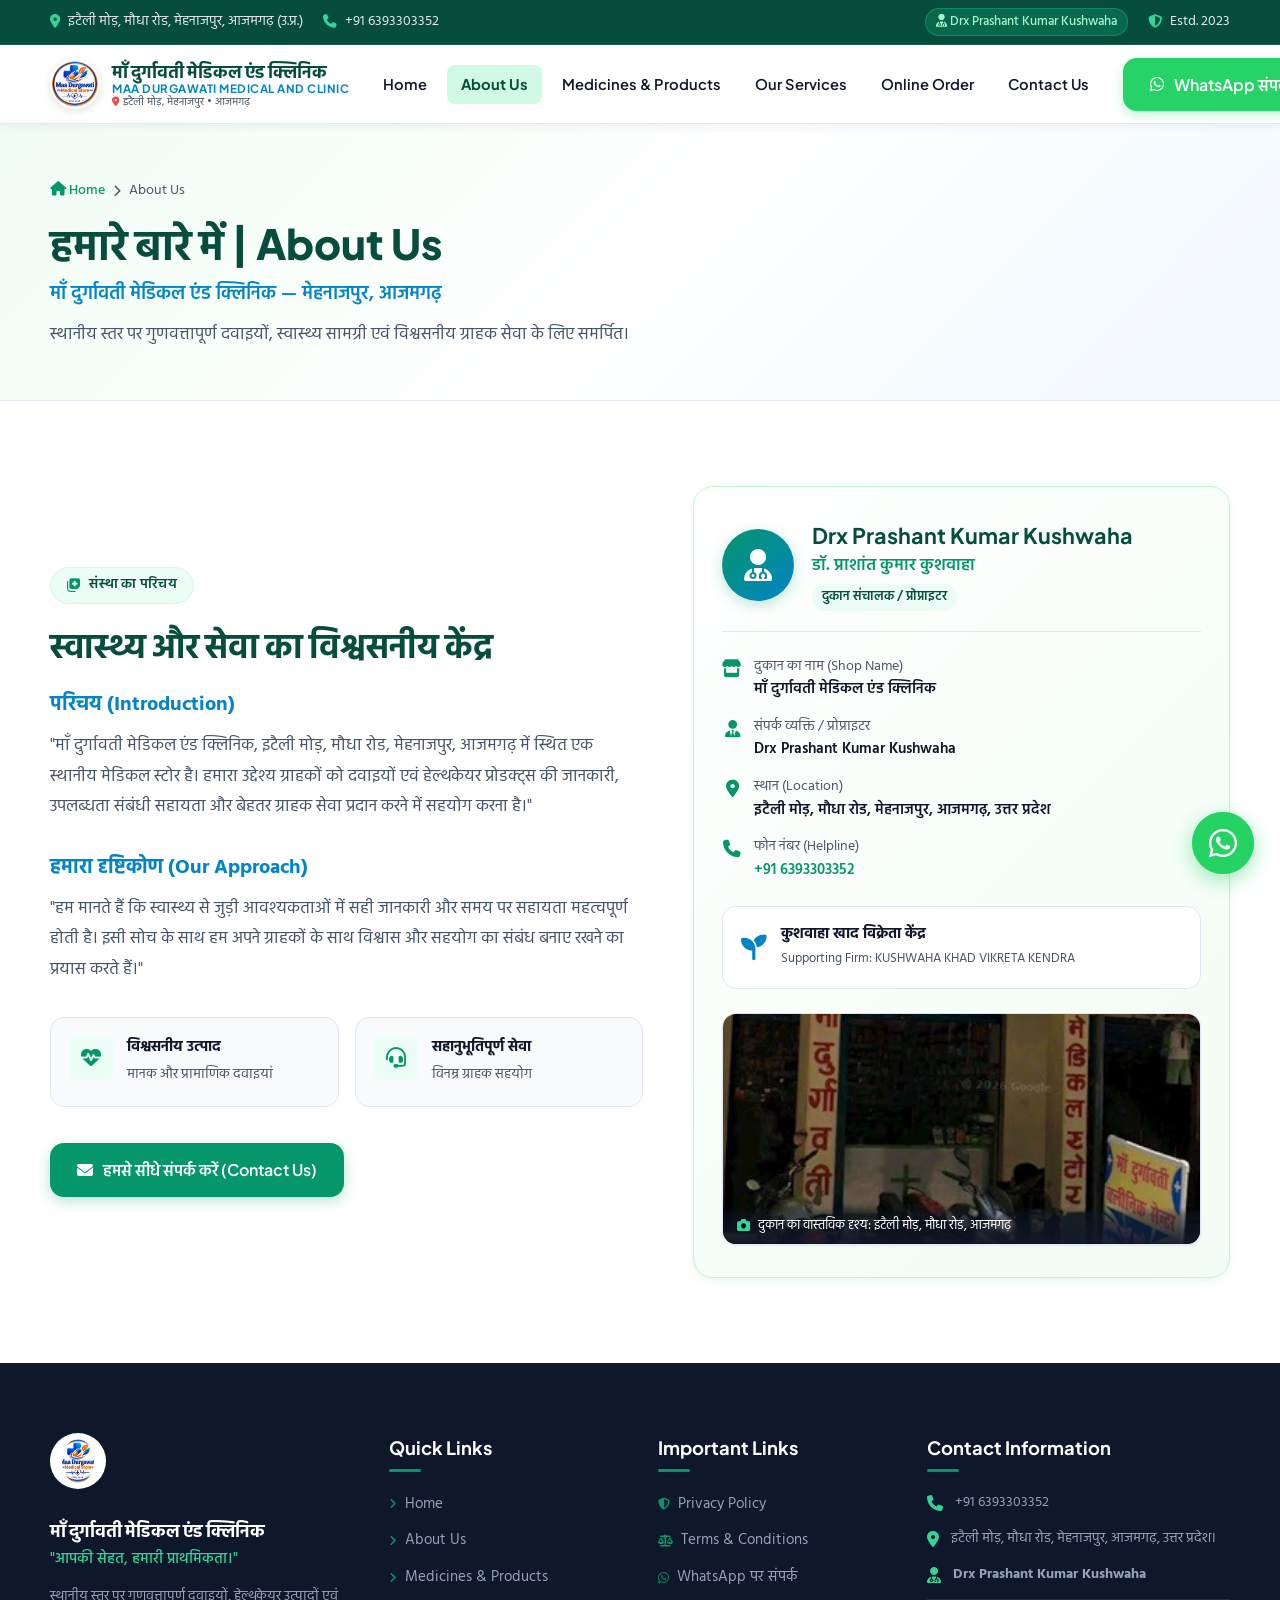
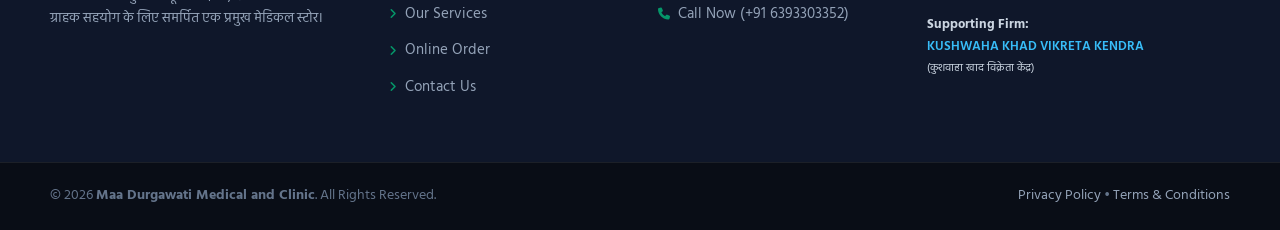
==== about.html @ 32545181 "feat: complete multi-page responsive website for Maa Durgawati Medical and Clinic" ====
<!DOCTYPE html>
<html lang="hi">
<head>
  <meta charset="UTF-8">
  <meta name="viewport" content="width=device-width, initial-scale=1.0">
  <title>हमारे बारे में | About Us - माँ दुर्गावती मेडिकल एंड क्लिनिक, मेहनाजपुर</title>
  
  <meta name="description" content="माँ दुर्गावती मेडिकल एंड क्लिनिक (Maa Durgawati Medical and Clinic) के बारे में जानें। प्रोप्राइटर Drx Prashant Kumar Kushwaha, इटैली मोड़, मौधा रोड, मेहनाजपुर, आजमगढ़।">
  <meta name="keywords" content="About Maa Durgawati Medical, माँ दुर्गावती मेडिकल स्टोर परिचय, Drx Prashant Kumar Kushwaha, Mehnajpur medical store, Kushwaha Khad Vikreta Kendra">
  
  <link rel="icon" type="image/svg+xml" href="assets/favicon.svg">
  
  <link rel="preconnect" href="https://fonts.googleapis.com">
  <link rel="preconnect" href="https://fonts.gstatic.com" crossorigin>
  <link href="https://fonts.googleapis.com/css2?family=Hind:wght@400;500;600;700&family=Noto+Sans+Devanagari:wght@400;500;600;700&family=Plus+Jakarta+Sans:wght@400;500;600;700;800&display=swap" rel="stylesheet">
  
  <link rel="stylesheet" href="https://cdnjs.cloudflare.com/ajax/libs/font-awesome/6.5.1/css/all.min.css">
  <link rel="stylesheet" href="css/style.css">
</head>
<body>

  <!-- Top Announcement Bar -->
  <div class="top-bar">
    <div class="container top-bar-content">
      <div class="top-bar-info">
        <div class="top-bar-item">
          <i class="fa-solid fa-location-dot"></i>
          <span>इटैली मोड़, मौधा रोड, मेहनाजपुर, आजमगढ़ (उ.प्र.)</span>
        </div>
        <div class="top-bar-item">
          <i class="fa-solid fa-phone"></i>
          <a href="tel:+916393303352">+91 6393303352</a>
        </div>
      </div>
      <div class="top-bar-info">
        <span class="top-bar-badge"><i class="fa-solid fa-user-doctor"></i> Drx Prashant Kumar Kushwaha</span>
        <span class="top-bar-item"><i class="fa-solid fa-shield-halved"></i> Estd. 2023</span>
      </div>
    </div>
  </div>

  <!-- Sticky Site Header -->
  <header class="site-header">
    <div class="container header-inner">
      <a href="index.html" class="brand-logo" aria-label="Maa Durgawati Medical and Clinic Home">
        <img src="assets/logo.jpg" alt="माँ दुर्गावती मेडिकल स्टोर Logo" class="official-logo-img">
        <div class="brand-text-block">
          <span class="brand-title-hi">माँ दुर्गावती मेडिकल एंड क्लिनिक</span>
          <span class="brand-title-en">MAA DURGAWATI MEDICAL AND CLINIC</span>
          <span class="brand-tagline-sub">
            <i class="fa-solid fa-location-dot"></i> इटैली मोड़, मेहनाजपुर • आजमगढ़
          </span>
        </div>
      </a>

      <nav class="nav-menu" id="navMenu" aria-label="Primary Navigation">
        <a href="index.html" class="nav-link">Home</a>
        <a href="about.html" class="nav-link active">About Us</a>
        <a href="medicines.html" class="nav-link">Medicines &amp; Products</a>
        <a href="services.html" class="nav-link">Our Services</a>
        <a href="online-order.html" class="nav-link">Online Order</a>
        <a href="contact.html" class="nav-link">Contact Us</a>
        
        <div class="mobile-nav-cta">
          <a href="https://wa.me/916393303352" target="_blank" rel="noopener noreferrer" class="btn btn-whatsapp">
            <i class="fa-brands fa-whatsapp"></i> WhatsApp संपर्क
          </a>
          <a href="tel:+916393303352" class="btn btn-primary">
            <i class="fa-solid fa-phone"></i> कॉल करें: +91 6393303352
          </a>
        </div>
      </nav>

      <div class="header-actions">
        <a href="https://wa.me/916393303352" target="_blank" rel="noopener noreferrer" class="btn btn-header-wa">
          <i class="fa-brands fa-whatsapp"></i>
          <span>WhatsApp संपर्क</span>
        </a>
        <button class="mobile-toggle" id="mobileToggle" aria-label="Toggle navigation" aria-expanded="false">
          <i class="fa-solid fa-bars"></i>
        </button>
      </div>
    </div>
  </header>

  <main>
    <!-- Page Hero Banner -->
    <section class="page-hero-banner">
      <div class="container">
        <div class="breadcrumb-nav">
          <a href="index.html"><i class="fa-solid fa-house"></i> Home</a>
          <i class="fa-solid fa-chevron-right" style="font-size: 0.75rem;"></i>
          <span>About Us</span>
        </div>
        <h1>हमारे बारे में | About Us</h1>
        <div class="page-subtitle">माँ दुर्गावती मेडिकल एंड क्लिनिक — मेहनाजपुर, आजमगढ़</div>
        <p class="page-desc">
          स्थानीय स्तर पर गुणवत्तापूर्ण दवाइयों, स्वास्थ्य सामग्री एवं विश्वसनीय ग्राहक सेवा के लिए समर्पित।
        </p>
      </div>
    </section>

    <!-- Main Content -->
    <section class="section-padding" style="background-color: #ffffff;">
      <div class="container">
        <div class="about-grid">
          
          <!-- Detailed Narrative Left -->
          <div class="about-content">
            <span class="section-badge"><i class="fa-solid fa-notes-medical"></i> संस्था का परिचय</span>
            <h2 style="font-family: var(--font-heading); font-size: 2.1rem; color: var(--primary-dark); margin-bottom: 18px;">
              स्वास्थ्य और सेवा का विश्वसनीय केंद्र
            </h2>
            
            <!-- Section 1: Introduction -->
            <h3 style="font-size: 1.25rem; color: var(--secondary-color); margin-bottom: 10px;">
              परिचय (Introduction)
            </h3>
            <p class="about-desc-para" style="font-size: 1.05rem; line-height: 1.8;">
              "माँ दुर्गावती मेडिकल एंड क्लिनिक, इटैली मोड़, मौधा रोड, मेहनाजपुर, आजमगढ़ में स्थित एक स्थानीय मेडिकल स्टोर है। हमारा उद्देश्य ग्राहकों को दवाइयों एवं हेल्थकेयर प्रोडक्ट्स की जानकारी, उपलब्धता संबंधी सहायता और बेहतर ग्राहक सेवा प्रदान करने में सहयोग करना है।"
            </p>

            <!-- Section 2: Our Approach -->
            <div style="margin-top: 30px;">
              <h3 style="font-size: 1.25rem; color: var(--secondary-color); margin-bottom: 10px;">
                हमारा दृष्टिकोण (Our Approach)
              </h3>
              <p class="about-desc-para" style="font-size: 1.05rem; line-height: 1.8;">
                "हम मानते हैं कि स्वास्थ्य से जुड़ी आवश्यकताओं में सही जानकारी और समय पर सहायता महत्वपूर्ण होती है। इसी सोच के साथ हम अपने ग्राहकों के साथ विश्वास और सहयोग का संबंध बनाए रखने का प्रयास करते हैं।"
              </p>
            </div>

            <!-- Value Highlights -->
            <div class="about-cards-subgrid" style="margin-top: 32px;">
              <div class="about-info-badge">
                <div class="about-badge-icon">
                  <i class="fa-solid fa-heart-pulse"></i>
                </div>
                <div class="about-badge-text">
                  <strong>विश्वसनीय उत्पाद</strong>
                  <span>मानक और प्रामाणिक दवाइयां</span>
                </div>
              </div>

              <div class="about-info-badge">
                <div class="about-badge-icon">
                  <i class="fa-solid fa-headset"></i>
                </div>
                <div class="about-badge-text">
                  <strong>सहानुभूतिपूर्ण सेवा</strong>
                  <span>विनम्र ग्राहक सहयोग</span>
                </div>
              </div>
            </div>

            <div style="margin-top: 36px;">
              <a href="contact.html" class="btn btn-primary">
                <i class="fa-solid fa-envelope"></i> हमसे सीधे संपर्क करें (Contact Us)
              </a>
            </div>
          </div>

          <!-- Business Profile Card & Storefront Right -->
          <div>
            <div class="about-profile-card">
              <div class="profile-header-wrap">
                <div class="profile-avatar-box">
                  <i class="fa-solid fa-user-doctor"></i>
                </div>
                <div class="profile-title-area">
                  <h3>Drx Prashant Kumar Kushwaha</h3>
                  <div class="hindi-name">डॉ. प्राशांत कुमार कुशवाहा</div>
                  <span class="designation">दुकान संचालक / प्रोप्राइटर</span>
                </div>
              </div>

              <div class="profile-details-list">
                <div class="profile-detail-row">
                  <i class="fa-solid fa-store"></i>
                  <div>
                    <span class="label">दुकान का नाम (Shop Name)</span>
                    <span class="value">माँ दुर्गावती मेडिकल एंड क्लिनिक</span>
                  </div>
                </div>

                <div class="profile-detail-row">
                  <i class="fa-solid fa-user-tie"></i>
                  <div>
                    <span class="label">संपर्क व्यक्ति / प्रोप्राइटर</span>
                    <span class="value">Drx Prashant Kumar Kushwaha</span>
                  </div>
                </div>

                <div class="profile-detail-row">
                  <i class="fa-solid fa-location-dot"></i>
                  <div>
                    <span class="label">स्थान (Location)</span>
                    <span class="value">इटैली मोड़, मौधा रोड, मेहनाजपुर, आजमगढ़, उत्तर प्रदेश</span>
                  </div>
                </div>

                <div class="profile-detail-row">
                  <i class="fa-solid fa-phone"></i>
                  <div>
                    <span class="label">फोन नंबर (Helpline)</span>
                    <span class="value"><a href="tel:+916393303352" style="color: var(--primary-color);">+91 6393303352</a></span>
                  </div>
                </div>
              </div>

              <!-- Supporting Firm Banner -->
              <div class="supporting-firm-banner">
                <i class="fa-solid fa-seedling"></i>
                <div class="firm-text">
                  <strong>कुशवाहा खाद विक्रेता केंद्र</strong>
                  <span>Supporting Firm: KUSHWAHA KHAD VIKRETA KENDRA</span>
                </div>
              </div>

              <!-- Real Storefront Photo -->
              <div class="about-storefront-wrapper">
                <img src="assets/shop-front.jpg" alt="माँ दुर्गावती मेडिकल स्टोर वास्तविक दुकान, इटैली मोड़ मेहनाजपुर" loading="lazy">
                <div class="storefront-caption">
                  <i class="fa-solid fa-camera"></i>
                  <span>दुकान का वास्तविक दृश्य: इटैली मोड़, मौधा रोड, आजमगढ़</span>
                </div>
              </div>
            </div>
          </div>

        </div>
      </div>
    </section>
  </main>

  <!-- Footer -->
  <footer class="site-footer">
    <div class="container footer-grid">
      <div class="footer-col footer-brand">
        <a href="index.html" style="display: inline-block;">
          <img src="assets/logo.jpg" alt="माँ दुर्गावती मेडिकल स्टोर Logo" style="height: 56px; width: 56px; border-radius: 50%; object-fit: cover;">
        </a>
        <div class="footer-brand-title">माँ दुर्गावती मेडिकल एंड क्लिनिक</div>
        <div class="footer-brand-tagline">"आपकी सेहत, हमारी प्राथमिकता।"</div>
        <p class="footer-brand-desc">
          स्थानीय स्तर पर गुणवत्तापूर्ण दवाइयों, हेल्थकेयर उत्पादों एवं ग्राहक सहयोग के लिए समर्पित एक प्रमुख मेडिकल स्टोर।
        </p>
      </div>

      <div class="footer-col">
        <h4>Quick Links</h4>
        <ul class="footer-links-list">
          <li><a href="index.html"><i class="fa-solid fa-angle-right"></i> Home</a></li>
          <li><a href="about.html"><i class="fa-solid fa-angle-right"></i> About Us</a></li>
          <li><a href="medicines.html"><i class="fa-solid fa-angle-right"></i> Medicines &amp; Products</a></li>
          <li><a href="services.html"><i class="fa-solid fa-angle-right"></i> Our Services</a></li>
          <li><a href="online-order.html"><i class="fa-solid fa-angle-right"></i> Online Order</a></li>
          <li><a href="contact.html"><i class="fa-solid fa-angle-right"></i> Contact Us</a></li>
        </ul>
      </div>

      <div class="footer-col">
        <h4>Important Links</h4>
        <ul class="footer-links-list">
          <li><a href="privacy-policy.html"><i class="fa-solid fa-shield-halved"></i> Privacy Policy</a></li>
          <li><a href="terms-and-conditions.html"><i class="fa-solid fa-scale-balanced"></i> Terms &amp; Conditions</a></li>
          <li><a href="https://wa.me/916393303352" target="_blank" rel="noopener noreferrer"><i class="fa-brands fa-whatsapp"></i> WhatsApp पर संपर्क</a></li>
          <li><a href="tel:+916393303352"><i class="fa-solid fa-phone"></i> Call Now (+91 6393303352)</a></li>
        </ul>
      </div>

      <div class="footer-col">
        <h4>Contact Information</h4>
        <ul class="footer-contact-list">
          <li>
            <i class="fa-solid fa-phone"></i>
            <div><a href="tel:+916393303352">+91 6393303352</a></div>
          </li>
          <li>
            <i class="fa-solid fa-location-dot"></i>
            <div>इटैली मोड़, मौधा रोड, मेहनाजपुर, आजमगढ़, उत्तर प्रदेश।</div>
          </li>
          <li>
            <i class="fa-solid fa-user-doctor"></i>
            <div><strong>Drx Prashant Kumar Kushwaha</strong></div>
          </li>
        </ul>
        <div class="footer-supporting-note">
          <strong>Supporting Firm:</strong>
          <span>KUSHWAHA KHAD VIKRETA KENDRA</span>
          <small>(कुशवाहा खाद विक्रेता केंद्र)</small>
        </div>
      </div>
    </div>

    <div class="footer-bottom">
      <div class="container footer-bottom-inner">
        <div>
          &copy; <span id="currentYear">2026</span> <strong>Maa Durgawati Medical and Clinic</strong>. All Rights Reserved.
        </div>
        <div>
          <a href="privacy-policy.html">Privacy Policy</a> • <a href="terms-and-conditions.html">Terms &amp; Conditions</a>
        </div>
      </div>
    </div>
  </footer>

  <!-- Floating WhatsApp Action Button -->
  <a href="https://wa.me/916393303352" target="_blank" rel="noopener noreferrer" class="floating-whatsapp-btn" aria-label="Chat on WhatsApp">
    <i class="fa-brands fa-whatsapp"></i>
    <span class="floating-whatsapp-tooltip">WhatsApp पर संपर्क करें</span>
  </a>

  <script src="js/main.js"></script>
</body>
</html>
---- css/style.css ----
/* ==========================================================================
   MAA DURGAWATI MEDICAL AND CLINIC - Official Stylesheet
   Theme: Premium Modern Healthcare (Medical Green & Clean Blue Accent)
   Bilingual: Hindi (Noto Sans Devanagari / Hind) + English (Plus Jakarta Sans)
   ========================================================================== */

:root {
  /* Color Palette */
  --primary-color: #059669;        /* Medical Emerald Green */
  --primary-hover: #047857;
  --primary-dark: #064e3b;
  --primary-light: #ecfdf5;
  --primary-subtle: #d1fae5;
  
  --secondary-color: #0284c7;      /* Clean Medical Sky Blue */
  --secondary-hover: #0369a1;
  --secondary-light: #f0f9ff;
  
  --whatsapp-color: #25d366;       /* WhatsApp Brand */
  --whatsapp-hover: #128c7e;
  
  --bg-body: #f8fafc;
  --bg-card: #ffffff;
  --bg-hero: linear-gradient(135deg, #f0fdf4 0%, #ffffff 50%, #f0f9ff 100%);
  
  --text-main: #0f172a;            /* Slate 900 */
  --text-muted: #475569;           /* Slate 600 */
  --text-light: #94a3b8;           /* Slate 400 */
  
  --border-color: #e2e8f0;
  --border-focus: #10b981;
  
  /* Typography */
  --font-heading: 'Plus Jakarta Sans', 'Hind', 'Noto Sans Devanagari', -apple-system, sans-serif;
  --font-body: 'Hind', 'Noto Sans Devanagari', 'Plus Jakarta Sans', -apple-system, sans-serif;
  
  /* Elevation Shadows */
  --shadow-sm: 0 1px 3px rgba(0,0,0,0.05), 0 1px 2px rgba(0,0,0,0.03);
  --shadow-md: 0 4px 12px -2px rgba(16, 185, 129, 0.08), 0 2px 6px -1px rgba(15, 23, 42, 0.04);
  --shadow-lg: 0 12px 28px -4px rgba(16, 185, 129, 0.12), 0 6px 14px -2px rgba(15, 23, 42, 0.05);
  --shadow-hover: 0 16px 32px -4px rgba(5, 150, 105, 0.18), 0 8px 16px -2px rgba(15, 23, 42, 0.06);
  
  --radius-sm: 8px;
  --radius-md: 14px;
  --radius-lg: 20px;
  --radius-full: 9999px;
  
  --header-height: 80px;
  --transition: all 0.25s cubic-bezier(0.16, 1, 0.3, 1);
}

/* Base Reset */
*, *::before, *::after {
  box-sizing: border-box;
  margin: 0;
  padding: 0;
}

html {
  scroll-behavior: smooth;
  scroll-padding-top: calc(var(--header-height) + 16px);
  font-size: 16px;
  -webkit-text-size-adjust: 100%;
}

body {
  font-family: var(--font-body);
  color: var(--text-main);
  background-color: var(--bg-body);
  line-height: 1.6;
  overflow-x: hidden;
  -webkit-font-smoothing: antialiased;
  -moz-osx-font-smoothing: grayscale;
}

img {
  max-width: 100%;
  height: auto;
  display: block;
}

a {
  color: inherit;
  text-decoration: none;
  transition: var(--transition);
}

ul {
  list-style: none;
}

button, input, textarea, select {
  font-family: inherit;
  font-size: inherit;
}

/* Container */
.container {
  width: 100%;
  max-width: 1220px;
  margin: 0 auto;
  padding: 0 20px;
}

/* Section Common Styling */
.section-padding {
  padding: 85px 0;
}

@media (max-width: 768px) {
  .section-padding {
    padding: 55px 0;
  }
}

.section-header {
  text-align: center;
  max-width: 760px;
  margin: 0 auto 50px auto;
}

.section-badge {
  display: inline-flex;
  align-items: center;
  gap: 8px;
  padding: 6px 16px;
  background-color: var(--primary-light);
  color: var(--primary-dark);
  font-size: 0.88rem;
  font-weight: 600;
  border-radius: var(--radius-full);
  margin-bottom: 14px;
  border: 1px solid var(--primary-subtle);
  letter-spacing: 0.3px;
}

.section-badge i {
  color: var(--primary-color);
}

.section-title {
  font-family: var(--font-heading);
  font-size: 2.3rem;
  font-weight: 700;
  color: var(--primary-dark);
  line-height: 1.25;
  margin-bottom: 10px;
}

.section-subtitle {
  font-size: 1.15rem;
  font-weight: 600;
  color: var(--secondary-color);
  margin-bottom: 12px;
}

.section-desc {
  font-size: 1.05rem;
  color: var(--text-muted);
  line-height: 1.65;
}

@media (max-width: 768px) {
  .section-title {
    font-size: 1.85rem;
  }
  .section-subtitle {
    font-size: 1.02rem;
  }
}

/* ==========================================================================
   TOP BAR (Quick announcement & contact)
   ========================================================================== */
.top-bar {
  background: var(--primary-dark);
  color: #ffffff;
  font-size: 0.85rem;
  padding: 8px 0;
  border-bottom: 1px solid rgba(255, 255, 255, 0.1);
}

.top-bar-content {
  display: flex;
  justify-content: space-between;
  align-items: center;
  flex-wrap: wrap;
  gap: 10px;
}

.top-bar-info {
  display: flex;
  align-items: center;
  gap: 20px;
  flex-wrap: wrap;
}

.top-bar-item {
  display: inline-flex;
  align-items: center;
  gap: 8px;
  color: #e2e8f0;
}

.top-bar-item i {
  color: #34d399;
}

.top-bar-item a:hover {
  color: #ffffff;
  text-decoration: underline;
}

.top-bar-badge {
  background: rgba(16, 185, 129, 0.25);
  color: #a7f3d0;
  padding: 3px 10px;
  border-radius: var(--radius-full);
  font-size: 0.8rem;
  font-weight: 500;
  border: 1px solid rgba(52, 211, 153, 0.3);
}

@media (max-width: 820px) {
  .top-bar {
    display: none;
  }
}

/* ==========================================================================
   HEADER & NAVIGATION REDESIGN
   ========================================================================== */
.site-header {
  position: sticky;
  top: 0;
  left: 0;
  width: 100%;
  background-color: rgba(255, 255, 255, 0.98);
  backdrop-filter: blur(14px);
  -webkit-backdrop-filter: blur(14px);
  z-index: 1000;
  box-shadow: 0 2px 12px rgba(0, 0, 0, 0.06);
  border-bottom: 1px solid var(--border-color);
  transition: var(--transition);
}

.header-inner {
  display: flex;
  align-items: center;
  justify-content: space-between;
  height: 78px;
  gap: 20px;
}

.brand-logo {
  display: flex;
  align-items: center;
  gap: 12px;
  flex-shrink: 0;
  text-decoration: none;
}

.official-logo-img {
  height: 50px;
  width: 50px;
  border-radius: 50%;
  object-fit: cover;
  box-shadow: 0 2px 8px rgba(0, 0, 0, 0.12);
  border: 2px solid #ffffff;
  flex-shrink: 0;
  transition: var(--transition);
}

.brand-logo:hover .official-logo-img {
  transform: scale(1.04);
  box-shadow: 0 4px 12px rgba(5, 150, 105, 0.22);
}

.brand-text-block {
  display: flex;
  flex-direction: column;
  justify-content: center;
}

.brand-title-hi {
  font-family: var(--font-heading);
  font-size: 1.1rem;
  font-weight: 700;
  color: var(--primary-dark);
  line-height: 1.25;
}

.brand-title-en {
  font-family: var(--font-heading);
  font-size: 0.72rem;
  font-weight: 700;
  color: var(--secondary-color);
  letter-spacing: 0.5px;
  line-height: 1.2;
}

.brand-tagline-sub {
  font-size: 0.68rem;
  color: var(--text-muted);
  line-height: 1.2;
  display: flex;
  align-items: center;
  gap: 4px;
}

.brand-tagline-sub i {
  color: #ef4444;
  font-size: 0.62rem;
}

/* Nav Menu */
.nav-menu {
  display: flex;
  align-items: center;
  gap: 6px;
}

.nav-link {
  font-family: var(--font-heading);
  font-weight: 600;
  font-size: 0.92rem;
  color: var(--text-main);
  padding: 8px 14px;
  border-radius: var(--radius-sm);
  display: flex;
  align-items: center;
  gap: 6px;
  transition: var(--transition);
  white-space: nowrap;
}

.nav-link:hover {
  color: var(--primary-color);
  background-color: var(--primary-light);
}

.nav-link.active {
  color: var(--primary-dark);
  background-color: var(--primary-subtle);
  font-weight: 700;
}

/* Header Action Rightmost */
.header-actions {
  display: flex;
  align-items: center;
  gap: 12px;
  flex-shrink: 0;
}

.btn-header-wa {
  display: inline-flex;
  align-items: center;
  gap: 8px;
  background-color: var(--whatsapp-color);
  color: #ffffff;
  padding: 9px 18px;
  border-radius: var(--radius-full);
  font-weight: 600;
  font-size: 0.9rem;
  box-shadow: 0 4px 12px rgba(37, 211, 102, 0.28);
  white-space: nowrap;
  transition: var(--transition);
}

.btn-header-wa:hover {
  background-color: var(--whatsapp-hover);
  color: #ffffff;
  transform: translateY(-1px);
  box-shadow: 0 6px 16px rgba(37, 211, 102, 0.35);
}

.mobile-toggle {
  display: none;
  background: none;
  border: none;
  color: var(--text-main);
  font-size: 1.5rem;
  cursor: pointer;
  padding: 8px;
  border-radius: var(--radius-sm);
  transition: var(--transition);
}

.mobile-toggle:hover {
  background-color: var(--primary-light);
  color: var(--primary-color);
}

@media (max-width: 1140px) {
  .nav-menu {
    gap: 2px;
  }
  .nav-link {
    padding: 7px 10px;
    font-size: 0.88rem;
  }
}

@media (max-width: 990px) {
  .mobile-toggle {
    display: block;
  }
  
  .nav-menu {
    position: fixed;
    top: 78px;
    left: 0;
    width: 100%;
    background-color: #ffffff;
    flex-direction: column;
    align-items: flex-start;
    padding: 20px 24px 30px;
    box-shadow: var(--shadow-lg);
    border-top: 1px solid var(--border-color);
    clip-path: polygon(0 0, 100% 0, 100% 0, 0 0);
    transition: clip-path 0.35s ease-in-out;
    pointer-events: none;
    max-height: calc(100vh - 78px);
    overflow-y: auto;
  }
  
  .nav-menu.open {
    clip-path: polygon(0 0, 100% 0, 100% 100%, 0 100%);
    pointer-events: auto;
  }
  
  .nav-link {
    width: 100%;
    padding: 12px 14px;
    font-size: 1.02rem;
    border-bottom: 1px solid #f1f5f9;
    border-radius: var(--radius-sm);
  }
  
  .mobile-nav-cta {
    display: flex !important;
    width: 100%;
    margin-top: 16px;
    flex-direction: column;
    gap: 10px;
  }
}

@media (max-width: 600px) {
  .header-inner {
    height: 70px;
  }
  .brand-title-hi {
    font-size: 0.96rem;
  }
  .brand-title-en {
    font-size: 0.65rem;
  }
  .brand-tagline-sub {
    display: none;
  }
  .official-logo-img {
    height: 42px;
    width: 42px;
  }
  .btn-header-wa span {
    display: none;
  }
  .btn-header-wa {
    padding: 8px 12px;
  }
}

/* ==========================================================================
   PAGE HERO BANNER (Dedicated Inner Pages)
   ========================================================================== */
.page-hero-banner {
  background: linear-gradient(135deg, #f0fdf4 0%, #ffffff 50%, #f0f9ff 100%);
  padding: 55px 0 50px 0;
  border-bottom: 1px solid var(--border-color);
  position: relative;
  overflow: hidden;
}

.page-hero-banner .breadcrumb-nav {
  display: flex;
  align-items: center;
  gap: 8px;
  font-size: 0.9rem;
  color: var(--text-muted);
  margin-bottom: 14px;
}

.page-hero-banner .breadcrumb-nav a {
  color: var(--primary-color);
  font-weight: 500;
}

.page-hero-banner .breadcrumb-nav a:hover {
  text-decoration: underline;
}

.page-hero-banner h1 {
  font-family: var(--font-heading);
  font-size: 2.6rem;
  font-weight: 800;
  color: var(--primary-dark);
  line-height: 1.25;
  margin-bottom: 10px;
}

.page-hero-banner .page-subtitle {
  font-size: 1.2rem;
  font-weight: 600;
  color: var(--secondary-color);
  margin-bottom: 12px;
}

.page-hero-banner .page-desc {
  font-size: 1.05rem;
  color: var(--text-muted);
  max-width: 780px;
  line-height: 1.7;
}

@media (max-width: 768px) {
  .page-hero-banner {
    padding: 40px 0;
  }
  .page-hero-banner h1 {
    font-size: 2rem;
  }
  .page-hero-banner .page-subtitle {
    font-size: 1.05rem;
  }
}

/* Homepage Section Previews CTA Row */
.section-preview-cta {
  text-align: center;
  margin-top: 45px;
}

.btn-view-more {
  display: inline-flex;
  align-items: center;
  gap: 10px;
  padding: 13px 30px;
  background-color: #ffffff;
  color: var(--primary-dark);
  border: 2px solid var(--primary-color);
  border-radius: var(--radius-md);
  font-family: var(--font-heading);
  font-weight: 700;
  font-size: 1rem;
  transition: var(--transition);
  box-shadow: var(--shadow-sm);
}

.btn-view-more:hover {
  background-color: var(--primary-color);
  color: #ffffff;
  transform: translateY(-2px);
  box-shadow: 0 6px 18px rgba(5, 150, 105, 0.25);
}

.btn-view-more i {
  transition: transform 0.25s ease;
}

.btn-view-more:hover i {
  transform: translateX(4px);
}

/* 4-Step Order Guide (Dedicated Online Order Page) */
.order-step-row {
  display: flex;
  align-items: flex-start;
  gap: 24px;
  background: #ffffff;
  border: 1px solid var(--border-color);
  border-radius: var(--radius-md);
  padding: 26px 24px;
  margin-bottom: 20px;
  box-shadow: var(--shadow-sm);
  transition: var(--transition);
}

.order-step-row:hover {
  transform: translateY(-3px);
  box-shadow: var(--shadow-hover);
  border-color: #bbf7d0;
}

.order-step-num {
  width: 52px;
  height: 52px;
  border-radius: 50%;
  background: linear-gradient(135deg, var(--primary-color), var(--primary-dark));
  color: #ffffff;
  font-family: var(--font-heading);
  font-weight: 800;
  font-size: 1.35rem;
  display: flex;
  align-items: center;
  justify-content: center;
  flex-shrink: 0;
  box-shadow: 0 4px 12px rgba(5, 150, 105, 0.3);
}

.order-step-content h3 {
  font-family: var(--font-heading);
  font-size: 1.25rem;
  font-weight: 700;
  color: var(--primary-dark);
  margin-bottom: 6px;
}

.order-step-content p {
  font-size: 0.98rem;
  color: var(--text-muted);
  line-height: 1.6;
}

/* Availability Disclaimer Callout */
.availability-callout {
  background: #f0fdf4;
  border: 1.5px solid #bbf7d0;
  border-radius: var(--radius-md);
  padding: 28px 30px;
  display: flex;
  align-items: flex-start;
  gap: 20px;
  margin-top: 45px;
}

.availability-callout i {
  font-size: 2rem;
  color: var(--primary-color);
  flex-shrink: 0;
  margin-top: 4px;
}

.availability-callout h4 {
  font-family: var(--font-heading);
  font-size: 1.2rem;
  font-weight: 700;
  color: var(--primary-dark);
  margin-bottom: 6px;
}

.availability-callout p {
  font-size: 0.96rem;
  color: var(--text-main);
  line-height: 1.6;
}

.mobile-nav-cta {
  display: none;
}

/* ==========================================================================
   BUTTONS & COMMON UI
   ========================================================================== */
.btn {
  display: inline-flex;
  align-items: center;
  justify-content: center;
  gap: 10px;
  padding: 13px 26px;
  font-family: var(--font-heading);
  font-weight: 600;
  font-size: 1rem;
  border-radius: var(--radius-md);
  cursor: pointer;
  transition: var(--transition);
  border: 1px solid transparent;
  text-align: center;
}

.btn-primary {
  background-color: var(--primary-color);
  color: #ffffff;
  box-shadow: 0 4px 14px rgba(5, 150, 105, 0.28);
}

.btn-primary:hover {
  background-color: var(--primary-hover);
  color: #ffffff;
  transform: translateY(-2px);
  box-shadow: 0 6px 18px rgba(5, 150, 105, 0.35);
}

.btn-whatsapp {
  background-color: var(--whatsapp-color);
  color: #ffffff;
  box-shadow: 0 4px 14px rgba(37, 211, 102, 0.28);
}

.btn-whatsapp:hover {
  background-color: var(--whatsapp-hover);
  color: #ffffff;
  transform: translateY(-2px);
  box-shadow: 0 6px 18px rgba(37, 211, 102, 0.35);
}

.btn-outline {
  background-color: #ffffff;
  color: var(--primary-dark);
  border: 1.5px solid var(--primary-color);
}

.btn-outline:hover {
  background-color: var(--primary-light);
  color: var(--primary-dark);
  transform: translateY(-2px);
}

.btn-secondary {
  background-color: var(--secondary-color);
  color: #ffffff;
  box-shadow: 0 4px 14px rgba(2, 132, 199, 0.25);
}

.btn-secondary:hover {
  background-color: var(--secondary-hover);
  color: #ffffff;
  transform: translateY(-2px);
}

/* ==========================================================================
   HERO SECTION
   ========================================================================== */
.hero-section {
  position: relative;
  background: var(--bg-hero);
  padding: 70px 0 85px 0;
  border-bottom: 1px solid var(--border-color);
  overflow: hidden;
}

.hero-glow-1 {
  position: absolute;
  top: -120px;
  right: -80px;
  width: 480px;
  height: 480px;
  border-radius: 50%;
  background: radial-gradient(circle, rgba(16, 185, 129, 0.15) 0%, rgba(255, 255, 255, 0) 70%);
  pointer-events: none;
}

.hero-glow-2 {
  position: absolute;
  bottom: -150px;
  left: -80px;
  width: 500px;
  height: 500px;
  border-radius: 50%;
  background: radial-gradient(circle, rgba(2, 132, 199, 0.12) 0%, rgba(255, 255, 255, 0) 70%);
  pointer-events: none;
}

.hero-grid {
  display: grid;
  grid-template-columns: 1.15fr 0.85fr;
  align-items: center;
  gap: 48px;
  position: relative;
  z-index: 2;
}

.hero-badge-pill {
  display: inline-flex;
  align-items: center;
  gap: 8px;
  padding: 7px 18px;
  background-color: #ffffff;
  color: var(--primary-dark);
  border: 1px solid #bbf7d0;
  border-radius: var(--radius-full);
  font-size: 0.9rem;
  font-weight: 600;
  margin-bottom: 22px;
  box-shadow: var(--shadow-sm);
}

.hero-badge-pill .pulse-dot {
  width: 9px;
  height: 9px;
  border-radius: 50%;
  background-color: #10b981;
  box-shadow: 0 0 0 3px rgba(16, 185, 129, 0.3);
  animation: pulse 2s infinite;
}

@keyframes pulse {
  0% { box-shadow: 0 0 0 0 rgba(16, 185, 129, 0.4); }
  70% { box-shadow: 0 0 0 8px rgba(16, 185, 129, 0); }
  100% { box-shadow: 0 0 0 0 rgba(16, 185, 129, 0); }
}

.hero-heading {
  font-family: var(--font-heading);
  font-size: 3.1rem;
  font-weight: 800;
  color: var(--primary-dark);
  line-height: 1.2;
  margin-bottom: 12px;
  letter-spacing: -0.5px;
}

.hero-subtitle {
  font-size: 1.35rem;
  font-weight: 700;
  color: var(--secondary-color);
  margin-bottom: 20px;
  line-height: 1.4;
}

.hero-desc {
  font-size: 1.12rem;
  color: var(--text-muted);
  line-height: 1.75;
  margin-bottom: 32px;
  max-width: 620px;
}

.hero-cta-group {
  display: flex;
  align-items: center;
  gap: 14px;
  flex-wrap: wrap;
  margin-bottom: 36px;
}

.hero-highlights {
  display: grid;
  grid-template-columns: repeat(3, 1fr);
  gap: 16px;
  padding-top: 24px;
  border-top: 1px solid #e2e8f0;
}

.hero-highlight-item {
  display: flex;
  align-items: center;
  gap: 12px;
}

.hero-highlight-icon {
  width: 44px;
  height: 44px;
  border-radius: var(--radius-sm);
  background: #ffffff;
  color: var(--primary-color);
  display: flex;
  align-items: center;
  justify-content: center;
  font-size: 1.2rem;
  box-shadow: var(--shadow-sm);
  border: 1px solid #dcfce7;
  flex-shrink: 0;
}

.hero-highlight-text h4 {
  font-size: 0.92rem;
  font-weight: 700;
  color: var(--text-main);
  line-height: 1.25;
}

.hero-highlight-text p {
  font-size: 0.8rem;
  color: var(--text-muted);
}

/* Hero Visual Card */
.hero-visual {
  position: relative;
}

.hero-image-wrapper {
  position: relative;
  border-radius: var(--radius-lg);
  overflow: hidden;
  box-shadow: var(--shadow-lg);
  border: 4px solid #ffffff;
  background-color: #ffffff;
}

.hero-image-wrapper img {
  width: 100%;
  height: 480px;
  object-fit: cover;
  display: block;
  transition: transform 0.6s ease;
}

.hero-image-wrapper:hover img {
  transform: scale(1.03);
}

.hero-floating-card {
  position: absolute;
  background: rgba(255, 255, 255, 0.95);
  backdrop-filter: blur(8px);
  padding: 16px 20px;
  border-radius: var(--radius-md);
  box-shadow: var(--shadow-md);
  border: 1px solid rgba(226, 232, 240, 0.9);
  display: flex;
  align-items: center;
  gap: 14px;
  z-index: 3;
}

.hero-floating-card.top {
  top: 24px;
  left: -24px;
}

.hero-floating-card.bottom {
  bottom: 24px;
  right: -20px;
}

.floating-icon {
  width: 46px;
  height: 46px;
  border-radius: 50%;
  background: var(--primary-light);
  color: var(--primary-color);
  display: flex;
  align-items: center;
  justify-content: center;
  font-size: 1.25rem;
}

.hero-floating-card.bottom .floating-icon {
  background: #e0f2fe;
  color: var(--secondary-color);
}

.floating-content strong {
  display: block;
  font-size: 0.95rem;
  color: var(--text-main);
}

.floating-content span {
  font-size: 0.82rem;
  color: var(--text-muted);
}

@media (max-width: 980px) {
  .hero-grid {
    grid-template-columns: 1fr;
    gap: 40px;
  }
  .hero-heading {
    font-size: 2.4rem;
  }
  .hero-subtitle {
    font-size: 1.15rem;
  }
  .hero-floating-card.top {
    left: 12px;
  }
  .hero-floating-card.bottom {
    right: 12px;
  }
  .hero-image-wrapper img {
    height: 380px;
  }
}

@media (max-width: 600px) {
  .hero-heading {
    font-size: 1.95rem;
  }
  .hero-cta-group {
    flex-direction: column;
    width: 100%;
  }
  .hero-cta-group .btn {
    width: 100%;
  }
  .hero-highlights {
    grid-template-columns: 1fr;
    gap: 12px;
  }
  .hero-floating-card {
    display: none;
  }
}

/* ==========================================================================
   TRUST / FEATURES SECTION
   ========================================================================== */
.trust-section {
  background-color: #ffffff;
  border-bottom: 1px solid var(--border-color);
}

.trust-grid {
  display: grid;
  grid-template-columns: repeat(4, 1fr);
  gap: 24px;
}

.trust-card {
  background-color: var(--bg-card);
  padding: 30px 24px;
  border-radius: var(--radius-md);
  border: 1px solid var(--border-color);
  box-shadow: var(--shadow-sm);
  transition: var(--transition);
  display: flex;
  flex-direction: column;
  position: relative;
  overflow: hidden;
}

.trust-card::before {
  content: '';
  position: absolute;
  top: 0;
  left: 0;
  right: 0;
  height: 4px;
  background: linear-gradient(90deg, var(--primary-color), var(--secondary-color));
  opacity: 0;
  transition: var(--transition);
}

.trust-card:hover {
  transform: translateY(-5px);
  box-shadow: var(--shadow-hover);
  border-color: #bbf7d0;
}

.trust-card:hover::before {
  opacity: 1;
}

.trust-icon-box {
  width: 58px;
  height: 58px;
  border-radius: var(--radius-md);
  background-color: var(--primary-light);
  color: var(--primary-color);
  display: flex;
  align-items: center;
  justify-content: center;
  font-size: 1.55rem;
  margin-bottom: 20px;
  transition: var(--transition);
}

.trust-card:hover .trust-icon-box {
  background-color: var(--primary-color);
  color: #ffffff;
}

.trust-card h3 {
  font-family: var(--font-heading);
  font-size: 1.15rem;
  font-weight: 700;
  color: var(--primary-dark);
  margin-bottom: 6px;
  line-height: 1.35;
}

.trust-card h4 {
  font-size: 0.92rem;
  font-weight: 600;
  color: var(--secondary-color);
  margin-bottom: 12px;
}

.trust-card p {
  font-size: 0.93rem;
  color: var(--text-muted);
  line-height: 1.6;
}

@media (max-width: 1040px) {
  .trust-grid {
    grid-template-columns: repeat(2, 1fr);
  }
}

@media (max-width: 600px) {
  .trust-grid {
    grid-template-columns: 1fr;
  }
}

/* ==========================================================================
   MEDICINES & PRODUCTS SECTION
   ========================================================================== */
.products-section {
  background-color: #f8fafc;
  border-bottom: 1px solid var(--border-color);
}

.products-grid {
  display: grid;
  grid-template-columns: repeat(auto-fill, minmax(270px, 1fr));
  gap: 26px;
}

.product-card {
  background-color: #ffffff;
  border-radius: var(--radius-md);
  border: 1px solid var(--border-color);
  overflow: hidden;
  box-shadow: var(--shadow-sm);
  transition: var(--transition);
  display: flex;
  flex-direction: column;
}

.product-card:hover {
  transform: translateY(-6px);
  box-shadow: var(--shadow-hover);
  border-color: #86efac;
}

.product-card-img {
  position: relative;
  width: 100%;
  height: 190px;
  overflow: hidden;
  background: #f1f5f9;
}

.product-card-img img {
  width: 100%;
  height: 100%;
  object-fit: cover;
  transition: transform 0.5s ease;
}

.product-card:hover .product-card-img img {
  transform: scale(1.06);
}

.product-badge-tag {
  position: absolute;
  top: 12px;
  left: 12px;
  background: rgba(6, 78, 59, 0.88);
  backdrop-filter: blur(4px);
  color: #ffffff;
  padding: 4px 10px;
  border-radius: var(--radius-sm);
  font-size: 0.76rem;
  font-weight: 600;
  letter-spacing: 0.4px;
}

.product-card-body {
  padding: 22px;
  display: flex;
  flex-direction: column;
  flex-grow: 1;
}

.product-card-body h3 {
  font-family: var(--font-heading);
  font-size: 1.18rem;
  font-weight: 700;
  color: var(--text-main);
  margin-bottom: 4px;
}

.product-card-body .hindi-title {
  font-size: 0.95rem;
  color: var(--primary-color);
  font-weight: 600;
  margin-bottom: 12px;
}

.product-card-body p {
  font-size: 0.9rem;
  color: var(--text-muted);
  line-height: 1.55;
  margin-bottom: 18px;
  flex-grow: 1;
}

.product-card-footer {
  margin-top: auto;
}

.btn-enquire {
  width: 100%;
  display: inline-flex;
  align-items: center;
  justify-content: center;
  gap: 8px;
  padding: 10px 16px;
  background-color: var(--primary-light);
  color: var(--primary-dark);
  border: 1px solid var(--primary-subtle);
  border-radius: var(--radius-sm);
  font-weight: 600;
  font-size: 0.9rem;
  transition: var(--transition);
}

.btn-enquire:hover {
  background-color: var(--primary-color);
  color: #ffffff;
}

.btn-enquire i {
  color: var(--whatsapp-color);
}

.btn-enquire:hover i {
  color: #ffffff;
}

.product-disclaimer-box {
  margin-top: 40px;
  background-color: #ffffff;
  border-left: 4px solid var(--secondary-color);
  padding: 16px 20px;
  border-radius: 0 var(--radius-sm) var(--radius-sm) 0;
  display: flex;
  align-items: center;
  gap: 14px;
  box-shadow: var(--shadow-sm);
}

.product-disclaimer-box i {
  font-size: 1.4rem;
  color: var(--secondary-color);
  flex-shrink: 0;
}

.product-disclaimer-box p {
  font-size: 0.92rem;
  color: var(--text-muted);
  line-height: 1.5;
}

/* ==========================================================================
   OUR SERVICES SECTION
   ========================================================================== */
.services-section {
  background-color: #ffffff;
  border-bottom: 1px solid var(--border-color);
}

.services-grid {
  display: grid;
  grid-template-columns: repeat(3, 1fr);
  gap: 24px;
}

.service-card {
  background: #ffffff;
  border: 1px solid var(--border-color);
  border-radius: var(--radius-md);
  padding: 30px 24px;
  box-shadow: var(--shadow-sm);
  transition: var(--transition);
  display: flex;
  gap: 18px;
  align-items: flex-start;
}

.service-card:hover {
  transform: translateY(-4px);
  box-shadow: var(--shadow-hover);
  border-color: #86efac;
}

.service-icon-wrap {
  width: 52px;
  height: 52px;
  border-radius: var(--radius-md);
  background-color: var(--primary-light);
  color: var(--primary-color);
  display: flex;
  align-items: center;
  justify-content: center;
  font-size: 1.35rem;
  flex-shrink: 0;
  border: 1px solid var(--primary-subtle);
  transition: var(--transition);
}

.service-card:hover .service-icon-wrap {
  background-color: var(--primary-color);
  color: #ffffff;
}

.service-info h3 {
  font-family: var(--font-heading);
  font-size: 1.15rem;
  font-weight: 700;
  color: var(--primary-dark);
  margin-bottom: 4px;
}

.service-info .service-hindi-title {
  font-size: 0.92rem;
  font-weight: 600;
  color: var(--secondary-color);
  margin-bottom: 8px;
  display: block;
}

.service-info p {
  font-size: 0.92rem;
  color: var(--text-muted);
  line-height: 1.6;
}

@media (max-width: 990px) {
  .services-grid {
    grid-template-columns: repeat(2, 1fr);
  }
}

@media (max-width: 640px) {
  .services-grid {
    grid-template-columns: 1fr;
  }
}

/* ==========================================================================
   ONLINE ORDER & WHATSAPP SECTION (Green Themed)
   ========================================================================== */
.order-section {
  background: linear-gradient(145deg, #064e3b 0%, #047857 60%, #059669 100%);
  color: #ffffff;
  position: relative;
  overflow: hidden;
}

.order-glow-bg {
  position: absolute;
  top: 50%;
  left: 50%;
  transform: translate(-50%, -50%);
  width: 800px;
  height: 800px;
  background: radial-gradient(circle, rgba(16, 185, 129, 0.25) 0%, rgba(0, 0, 0, 0) 70%);
  pointer-events: none;
}

.order-header {
  text-align: center;
  max-width: 820px;
  margin: 0 auto 50px auto;
  position: relative;
  z-index: 2;
}

.order-header .order-badge {
  display: inline-flex;
  align-items: center;
  gap: 8px;
  padding: 6px 18px;
  background-color: rgba(255, 255, 255, 0.15);
  color: #d1fae5;
  border: 1px solid rgba(255, 255, 255, 0.25);
  border-radius: var(--radius-full);
  font-size: 0.88rem;
  font-weight: 600;
  margin-bottom: 14px;
}

.order-header h2 {
  font-family: var(--font-heading);
  font-size: 2.35rem;
  font-weight: 800;
  color: #ffffff;
  margin-bottom: 8px;
}

.order-header .order-sub {
  font-size: 1.2rem;
  font-weight: 600;
  color: #a7f3d0;
  margin-bottom: 14px;
}

.order-header p {
  font-size: 1.05rem;
  color: #e2e8f0;
  line-height: 1.65;
}

.order-steps-grid {
  display: grid;
  grid-template-columns: repeat(3, 1fr);
  gap: 24px;
  margin-bottom: 45px;
  position: relative;
  z-index: 2;
}

.step-card {
  background: rgba(255, 255, 255, 0.1);
  backdrop-filter: blur(10px);
  -webkit-backdrop-filter: blur(10px);
  border: 1px solid rgba(255, 255, 255, 0.18);
  border-radius: var(--radius-md);
  padding: 32px 24px;
  position: relative;
  transition: var(--transition);
}

.step-card:hover {
  background: rgba(255, 255, 255, 0.16);
  transform: translateY(-4px);
  border-color: rgba(255, 255, 255, 0.35);
}

.step-number-badge {
  width: 44px;
  height: 44px;
  border-radius: 50%;
  background: #ffffff;
  color: var(--primary-dark);
  font-weight: 800;
  font-size: 1.25rem;
  display: flex;
  align-items: center;
  justify-content: center;
  margin-bottom: 20px;
  box-shadow: 0 4px 10px rgba(0, 0, 0, 0.15);
}

.step-card h3 {
  font-family: var(--font-heading);
  font-size: 1.2rem;
  font-weight: 700;
  color: #ffffff;
  margin-bottom: 8px;
}

.step-card p {
  font-size: 0.95rem;
  color: #d1fae5;
  line-height: 1.6;
}

.order-cta-box {
  background: rgba(0, 0, 0, 0.22);
  border-radius: var(--radius-lg);
  padding: 30px;
  display: flex;
  align-items: center;
  justify-content: space-between;
  flex-wrap: wrap;
  gap: 24px;
  border: 1px solid rgba(255, 255, 255, 0.15);
  position: relative;
  z-index: 2;
}

.order-cta-info h4 {
  font-size: 1.25rem;
  font-weight: 700;
  color: #ffffff;
  margin-bottom: 6px;
}

.order-cta-info p {
  font-size: 0.95rem;
  color: #cbd5e1;
}

.order-cta-buttons {
  display: flex;
  align-items: center;
  gap: 14px;
  flex-wrap: wrap;
}

.order-disclaimer-notice {
  margin-top: 28px;
  padding: 16px 20px;
  background: rgba(0, 0, 0, 0.25);
  border-radius: var(--radius-sm);
  border-left: 3px solid #38bdf8;
  font-size: 0.88rem;
  color: #e2e8f0;
  line-height: 1.55;
  position: relative;
  z-index: 2;
}

@media (max-width: 900px) {
  .order-steps-grid {
    grid-template-columns: 1fr;
  }
  .order-cta-box {
    flex-direction: column;
    text-align: center;
    justify-content: center;
  }
  .order-cta-buttons {
    justify-content: center;
    width: 100%;
  }
}

/* ==========================================================================
   ABOUT US SECTION
   ========================================================================== */
.about-section {
  background-color: #ffffff;
  border-bottom: 1px solid var(--border-color);
}

.about-grid {
  display: grid;
  grid-template-columns: 1.05fr 0.95fr;
  align-items: center;
  gap: 50px;
}

.about-content h2 {
  font-family: var(--font-heading);
  font-size: 2.3rem;
  font-weight: 700;
  color: var(--primary-dark);
  margin-bottom: 18px;
}

.about-lead {
  font-size: 1.15rem;
  font-weight: 600;
  color: var(--secondary-color);
  line-height: 1.5;
  margin-bottom: 18px;
}

.about-desc-para {
  font-size: 1.02rem;
  color: var(--text-muted);
  line-height: 1.75;
  margin-bottom: 16px;
}

.about-cards-subgrid {
  display: grid;
  grid-template-columns: 1fr 1fr;
  gap: 16px;
  margin-top: 26px;
}

.about-info-badge {
  background: var(--bg-body);
  border: 1px solid var(--border-color);
  border-radius: var(--radius-md);
  padding: 18px;
  display: flex;
  align-items: flex-start;
  gap: 14px;
}

.about-badge-icon {
  width: 44px;
  height: 44px;
  border-radius: var(--radius-sm);
  background: var(--primary-light);
  color: var(--primary-color);
  display: flex;
  align-items: center;
  justify-content: center;
  font-size: 1.25rem;
  flex-shrink: 0;
}

.about-badge-text strong {
  display: block;
  font-size: 0.92rem;
  color: var(--text-main);
  margin-bottom: 3px;
}

.about-badge-text span {
  font-size: 0.85rem;
  color: var(--text-muted);
}

/* Doctor / Proprietor Profile Card & Storefront Media */
.about-profile-card {
  background: linear-gradient(135deg, #ffffff 0%, #f0fdf4 100%);
  border: 1px solid #bbf7d0;
  border-radius: var(--radius-lg);
  padding: 32px 28px;
  box-shadow: var(--shadow-md);
  position: relative;
}

.about-storefront-wrapper {
  margin-top: 24px;
  border-radius: var(--radius-md);
  overflow: hidden;
  box-shadow: var(--shadow-sm);
  border: 1px solid var(--border-color);
  background: #ffffff;
  position: relative;
}

.about-storefront-wrapper img {
  width: 100%;
  height: 230px;
  object-fit: cover;
  display: block;
  transition: transform 0.5s ease;
}

.about-storefront-wrapper:hover img {
  transform: scale(1.03);
}

.storefront-caption {
  position: absolute;
  bottom: 0;
  left: 0;
  right: 0;
  padding: 8px 14px;
  background: linear-gradient(to top, rgba(15, 23, 42, 0.9) 0%, rgba(15, 23, 42, 0.4) 80%, transparent 100%);
  color: #ffffff;
  font-size: 0.82rem;
  display: flex;
  align-items: center;
  gap: 8px;
}

.storefront-caption i {
  color: #34d399;
}

.profile-header-wrap {
  display: flex;
  align-items: center;
  gap: 18px;
  margin-bottom: 24px;
  padding-bottom: 20px;
  border-bottom: 1px solid #e2e8f0;
}

.profile-avatar-box {
  width: 72px;
  height: 72px;
  border-radius: 50%;
  background: linear-gradient(135deg, var(--primary-color), var(--secondary-color));
  color: #ffffff;
  display: flex;
  align-items: center;
  justify-content: center;
  font-size: 2rem;
  box-shadow: 0 4px 14px rgba(5, 150, 105, 0.25);
  flex-shrink: 0;
}

.profile-title-area h3 {
  font-family: var(--font-heading);
  font-size: 1.35rem;
  font-weight: 700;
  color: var(--primary-dark);
}

.profile-title-area .hindi-name {
  font-size: 1.05rem;
  font-weight: 600;
  color: var(--primary-color);
  margin-bottom: 4px;
}

.profile-title-area .designation {
  display: inline-block;
  padding: 3px 10px;
  background-color: var(--primary-light);
  color: var(--primary-dark);
  font-size: 0.8rem;
  font-weight: 600;
  border-radius: var(--radius-full);
}

.profile-details-list {
  display: flex;
  flex-direction: column;
  gap: 14px;
}

.profile-detail-row {
  display: flex;
  align-items: flex-start;
  gap: 12px;
  font-size: 0.95rem;
}

.profile-detail-row i {
  color: var(--primary-color);
  margin-top: 4px;
  font-size: 1.1rem;
  width: 20px;
  text-align: center;
  flex-shrink: 0;
}

.profile-detail-row .label {
  color: var(--text-muted);
  font-size: 0.85rem;
  display: block;
}

.profile-detail-row .value {
  color: var(--text-main);
  font-weight: 600;
}

.supporting-firm-banner {
  margin-top: 24px;
  background: #ffffff;
  border: 1px solid var(--border-color);
  border-radius: var(--radius-md);
  padding: 16px 18px;
  display: flex;
  align-items: center;
  gap: 14px;
}

.supporting-firm-banner i {
  font-size: 1.6rem;
  color: #0284c7;
  flex-shrink: 0;
}

.firm-text strong {
  display: block;
  font-size: 0.92rem;
  color: var(--text-main);
}

.firm-text span {
  font-size: 0.82rem;
  color: var(--text-muted);
}

@media (max-width: 960px) {
  .about-grid {
    grid-template-columns: 1fr;
    gap: 40px;
  }
}

@media (max-width: 540px) {
  .about-cards-subgrid {
    grid-template-columns: 1fr;
  }
}

/* ==========================================================================
   CONTACT US SECTION
   ========================================================================== */
.contact-section {
  background-color: #f8fafc;
  border-bottom: 1px solid var(--border-color);
}

.contact-grid {
  display: grid;
  grid-template-columns: 1fr 1fr;
  gap: 36px;
  align-items: stretch;
}

/* Contact Info Column */
.contact-info-col {
  display: flex;
  flex-direction: column;
  gap: 20px;
}

.contact-card {
  background-color: #ffffff;
  border-radius: var(--radius-md);
  padding: 24px;
  border: 1px solid var(--border-color);
  box-shadow: var(--shadow-sm);
  display: flex;
  align-items: flex-start;
  gap: 18px;
  transition: var(--transition);
}

.contact-card:hover {
  transform: translateY(-2px);
  box-shadow: var(--shadow-md);
  border-color: #bbf7d0;
}

.contact-card-icon {
  width: 50px;
  height: 50px;
  border-radius: var(--radius-md);
  background-color: var(--primary-light);
  color: var(--primary-color);
  display: flex;
  align-items: center;
  justify-content: center;
  font-size: 1.35rem;
  flex-shrink: 0;
}

.contact-card-content h4 {
  font-family: var(--font-heading);
  font-size: 1.05rem;
  font-weight: 700;
  color: var(--primary-dark);
  margin-bottom: 4px;
}

.contact-card-content p {
  font-size: 0.95rem;
  color: var(--text-main);
  line-height: 1.5;
  margin-bottom: 4px;
}

.contact-card-content .hindi-addr {
  font-size: 0.88rem;
  color: var(--text-muted);
}

.contact-quick-actions {
  display: flex;
  align-items: center;
  gap: 12px;
  flex-wrap: wrap;
  margin-top: 8px;
}

/* Contact Form Column */
.contact-form-card {
  background-color: #ffffff;
  border-radius: var(--radius-lg);
  padding: 36px 30px;
  border: 1px solid var(--border-color);
  box-shadow: var(--shadow-md);
}

.contact-form-card h3 {
  font-family: var(--font-heading);
  font-size: 1.45rem;
  font-weight: 700;
  color: var(--primary-dark);
  margin-bottom: 6px;
}

.contact-form-card p {
  font-size: 0.92rem;
  color: var(--text-muted);
  margin-bottom: 24px;
}

.form-group {
  margin-bottom: 18px;
}

.form-label {
  display: block;
  font-size: 0.92rem;
  font-weight: 600;
  color: var(--text-main);
  margin-bottom: 6px;
}

.form-label span {
  color: #ef4444;
}

.form-control {
  width: 100%;
  padding: 12px 16px;
  font-size: 0.95rem;
  color: var(--text-main);
  background-color: #f8fafc;
  border: 1.5px solid var(--border-color);
  border-radius: var(--radius-sm);
  transition: var(--transition);
  outline: none;
}

.form-control:focus {
  background-color: #ffffff;
  border-color: var(--border-focus);
  box-shadow: 0 0 0 3px rgba(16, 185, 129, 0.15);
}

textarea.form-control {
  resize: vertical;
  min-height: 105px;
}

.form-note {
  font-size: 0.82rem;
  color: var(--text-muted);
  margin-top: 6px;
  display: flex;
  align-items: center;
  gap: 6px;
}

.form-feedback-notice {
  display: none;
  padding: 12px 16px;
  border-radius: var(--radius-sm);
  margin-bottom: 18px;
  font-size: 0.9rem;
  font-weight: 500;
}

.form-feedback-notice.success {
  display: block;
  background-color: #ecfdf5;
  color: #065f46;
  border: 1px solid #a7f3d0;
}

.form-feedback-notice.error {
  display: block;
  background-color: #fef2f2;
  color: #991b1b;
  border: 1px solid #fecaca;
}

/* Map Embed Section */
.map-embed-wrapper {
  margin-top: 45px;
  border-radius: var(--radius-lg);
  overflow: hidden;
  box-shadow: var(--shadow-md);
  border: 1px solid var(--border-color);
  background-color: #ffffff;
}

.map-embed-wrapper iframe {
  width: 100%;
  height: 380px;
  border: 0;
  display: block;
}

@media (max-width: 900px) {
  .contact-grid {
    grid-template-columns: 1fr;
  }
}

/* ==========================================================================
   FOOTER
   ========================================================================== */
.site-footer {
  background-color: #0f172a;
  color: #cbd5e1;
  padding-top: 70px;
}

.footer-grid {
  display: grid;
  grid-template-columns: 1.3fr 1fr 1fr 1.3fr;
  gap: 36px;
  margin-bottom: 50px;
}

.footer-col h4 {
  font-family: var(--font-heading);
  font-size: 1.15rem;
  font-weight: 700;
  color: #ffffff;
  margin-bottom: 20px;
  position: relative;
  padding-bottom: 10px;
}

.footer-col h4::after {
  content: '';
  position: absolute;
  bottom: 0;
  left: 0;
  width: 32px;
  height: 3px;
  background-color: var(--primary-color);
  border-radius: 2px;
}

.footer-brand img {
  height: 52px;
  width: auto;
  margin-bottom: 16px;
  background: #ffffff;
  padding: 6px 12px;
  border-radius: var(--radius-sm);
}

.footer-brand-title {
  font-family: var(--font-heading);
  font-size: 1.15rem;
  font-weight: 700;
  color: #ffffff;
  margin-bottom: 4px;
}

.footer-brand-tagline {
  font-size: 0.92rem;
  color: #34d399;
  margin-bottom: 14px;
  font-weight: 500;
}

.footer-brand-desc {
  font-size: 0.88rem;
  color: #94a3b8;
  line-height: 1.6;
}

.footer-links-list li {
  margin-bottom: 11px;
}

.footer-links-list a {
  display: inline-flex;
  align-items: center;
  gap: 8px;
  color: #94a3b8;
  font-size: 0.92rem;
  transition: var(--transition);
}

.footer-links-list a i {
  font-size: 0.75rem;
  color: var(--primary-color);
}

.footer-links-list a:hover {
  color: #ffffff;
  transform: translateX(4px);
}

.footer-contact-list li {
  display: flex;
  align-items: flex-start;
  gap: 12px;
  margin-bottom: 14px;
  font-size: 0.9rem;
  color: #94a3b8;
  line-height: 1.5;
}

.footer-contact-list i {
  color: #34d399;
  margin-top: 3px;
  font-size: 1rem;
  flex-shrink: 0;
}

.footer-contact-list a:hover {
  color: #ffffff;
  text-decoration: underline;
}

.footer-supporting-note {
  margin-top: 14px;
  padding-top: 14px;
  border-top: 1px solid rgba(255, 255, 255, 0.1);
  font-size: 0.84rem;
  color: #cbd5e1;
}

.footer-supporting-note span {
  color: #38bdf8;
  font-weight: 600;
  display: block;
}

.footer-bottom {
  background-color: #090d16;
  padding: 22px 0;
  border-top: 1px solid rgba(255, 255, 255, 0.08);
  font-size: 0.88rem;
  color: #64748b;
}

.footer-bottom-inner {
  display: flex;
  justify-content: space-between;
  align-items: center;
  flex-wrap: wrap;
  gap: 12px;
}

.footer-bottom-inner a {
  color: #94a3b8;
}

.footer-bottom-inner a:hover {
  color: #ffffff;
}

@media (max-width: 1040px) {
  .footer-grid {
    grid-template-columns: repeat(2, 1fr);
  }
}

@media (max-width: 600px) {
  .footer-grid {
    grid-template-columns: 1fr;
  }
  .footer-bottom-inner {
    flex-direction: column;
    text-align: center;
  }
}

/* ==========================================================================
   FLOATING WHATSAPP BUTTON
   ========================================================================== */
.floating-whatsapp-btn {
  position: fixed;
  bottom: 26px;
  right: 26px;
  width: 62px;
  height: 62px;
  border-radius: 50%;
  background-color: var(--whatsapp-color);
  color: #ffffff;
  display: flex;
  align-items: center;
  justify-content: center;
  font-size: 2rem;
  box-shadow: 0 6px 20px rgba(37, 211, 102, 0.45);
  z-index: 999;
  transition: var(--transition);
  text-decoration: none;
}

.floating-whatsapp-btn:hover {
  background-color: var(--whatsapp-hover);
  color: #ffffff;
  transform: scale(1.08) translateY(-2px);
  box-shadow: 0 8px 25px rgba(37, 211, 102, 0.55);
}

.floating-whatsapp-btn::before {
  content: '';
  position: absolute;
  top: 0;
  left: 0;
  width: 100%;
  height: 100%;
  border-radius: 50%;
  background-color: var(--whatsapp-color);
  animation: wa-pulse 2s infinite;
  z-index: -1;
  opacity: 0.7;
}

@keyframes wa-pulse {
  0% { transform: scale(1); opacity: 0.7; }
  100% { transform: scale(1.6); opacity: 0; }
}

.floating-whatsapp-tooltip {
  position: absolute;
  right: 74px;
  background-color: #0f172a;
  color: #ffffff;
  padding: 6px 14px;
  border-radius: var(--radius-sm);
  font-size: 0.84rem;
  font-weight: 500;
  white-space: nowrap;
  pointer-events: none;
  opacity: 0;
  transform: translateX(10px);
  transition: var(--transition);
  box-shadow: var(--shadow-md);
}

.floating-whatsapp-btn:hover .floating-whatsapp-tooltip {
  opacity: 1;
  transform: translateX(0);
}

@media (max-width: 600px) {
  .floating-whatsapp-btn {
    bottom: 20px;
    right: 20px;
    width: 54px;
    height: 54px;
    font-size: 1.7rem;
  }
}

/* ==========================================================================
   DEDICATED POLICY & TERMS PAGES STYLING
   ========================================================================== */
.policy-page-header {
  background: var(--bg-hero);
  padding: 55px 0 45px 0;
  border-bottom: 1px solid var(--border-color);
}

.policy-page-header h1 {
  font-family: var(--font-heading);
  font-size: 2.5rem;
  font-weight: 800;
  color: var(--primary-dark);
  margin-bottom: 8px;
}

.policy-page-header .subtitle {
  font-size: 1.1rem;
  font-weight: 600;
  color: var(--secondary-color);
}

.policy-breadcrumb {
  display: flex;
  align-items: center;
  gap: 8px;
  font-size: 0.88rem;
  color: var(--text-muted);
  margin-bottom: 14px;
}

.policy-breadcrumb a:hover {
  color: var(--primary-color);
}

.policy-content-body {
  padding: 60px 0;
  background-color: #ffffff;
}

.policy-card-main {
  max-width: 860px;
  margin: 0 auto;
  line-height: 1.8;
  color: var(--text-muted);
  font-size: 1.02rem;
}

.policy-card-main h2 {
  font-family: var(--font-heading);
  font-size: 1.55rem;
  font-weight: 700;
  color: var(--primary-dark);
  margin: 36px 0 12px 0;
  padding-bottom: 8px;
  border-bottom: 2px solid var(--primary-light);
}

.policy-card-main h3 {
  font-family: var(--font-heading);
  font-size: 1.25rem;
  font-weight: 600;
  color: var(--text-main);
  margin: 22px 0 8px 0;
}

.policy-card-main p {
  margin-bottom: 16px;
}

.policy-card-main ul {
  list-style: disc;
  padding-left: 24px;
  margin-bottom: 20px;
}

.policy-card-main li {
  margin-bottom: 8px;
}

.policy-alert-box {
  background-color: var(--primary-light);
  border-left: 4px solid var(--primary-color);
  padding: 18px 22px;
  border-radius: 0 var(--radius-sm) var(--radius-sm) 0;
  margin: 26px 0;
  color: var(--primary-dark);
  font-size: 0.98rem;
}

.policy-alert-box.warning {
  background-color: #fef3c7;
  border-left-color: #f59e0b;
  color: #92400e;
}
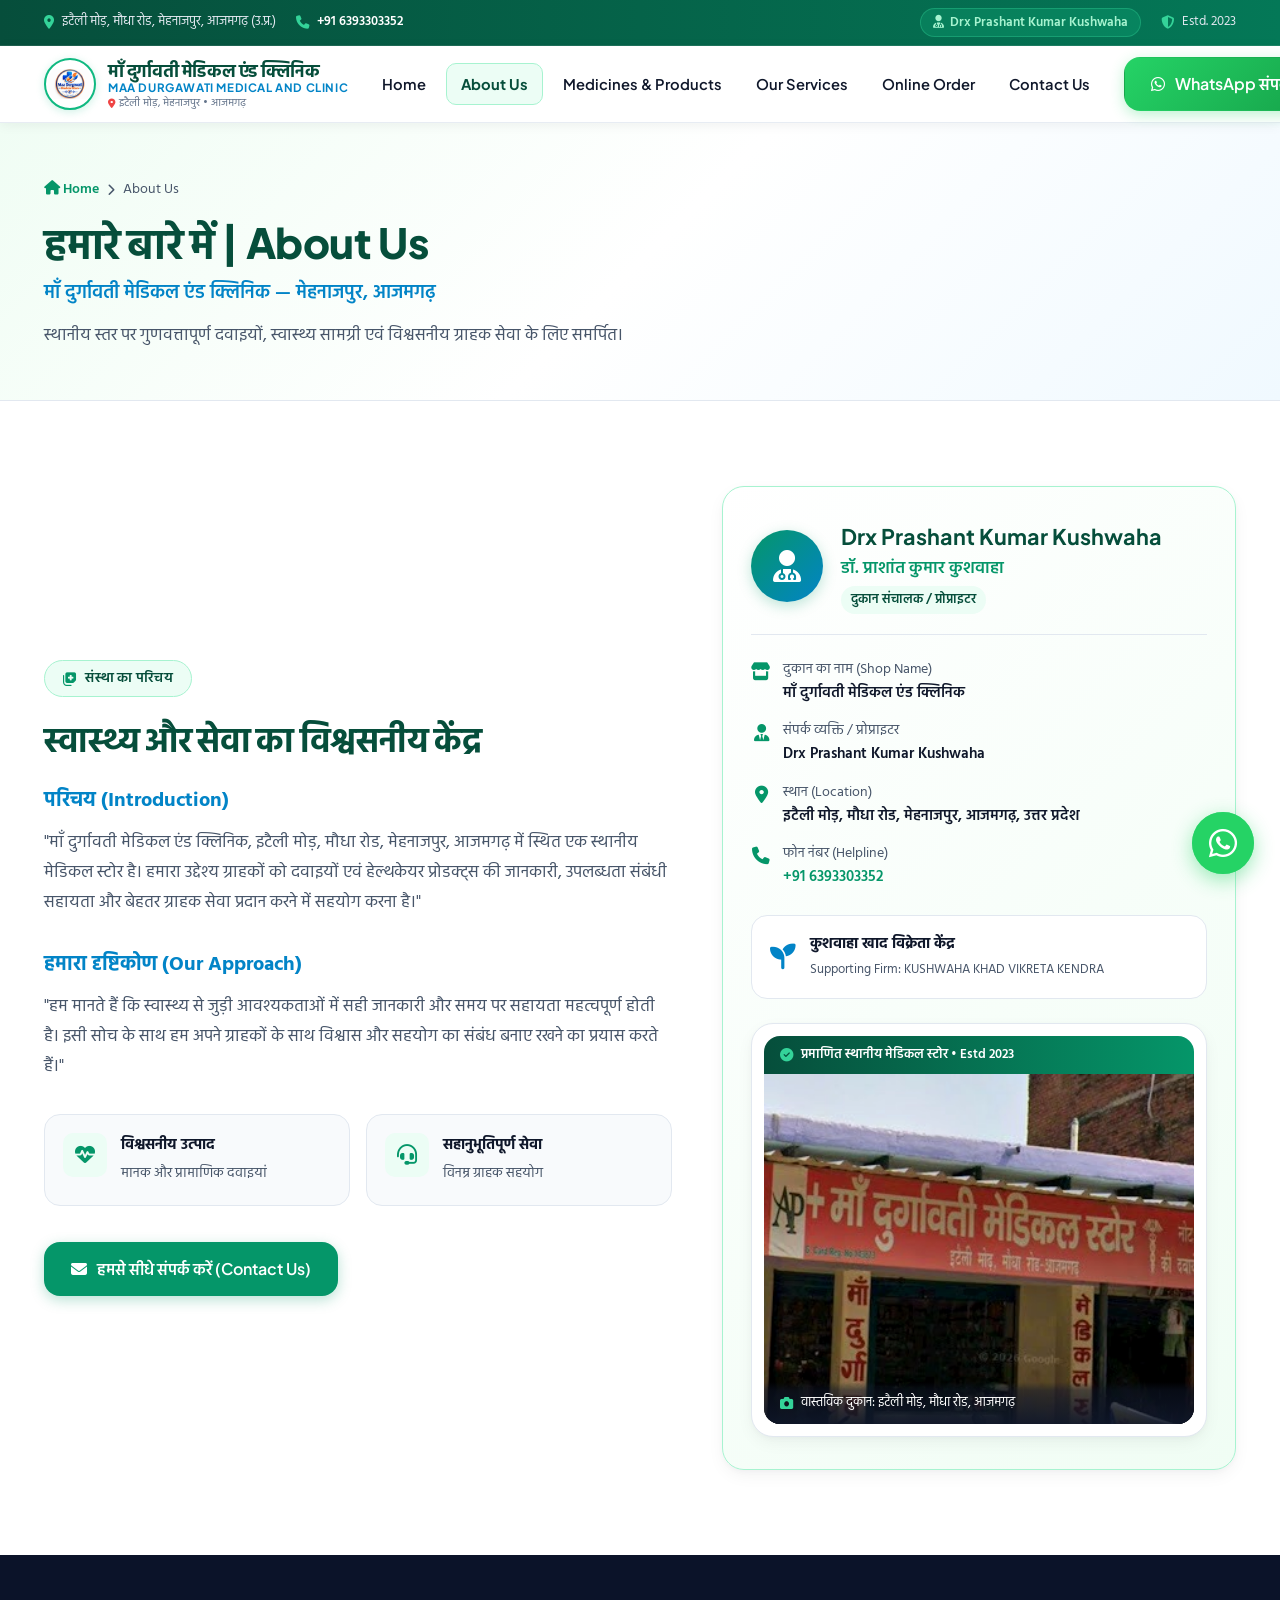
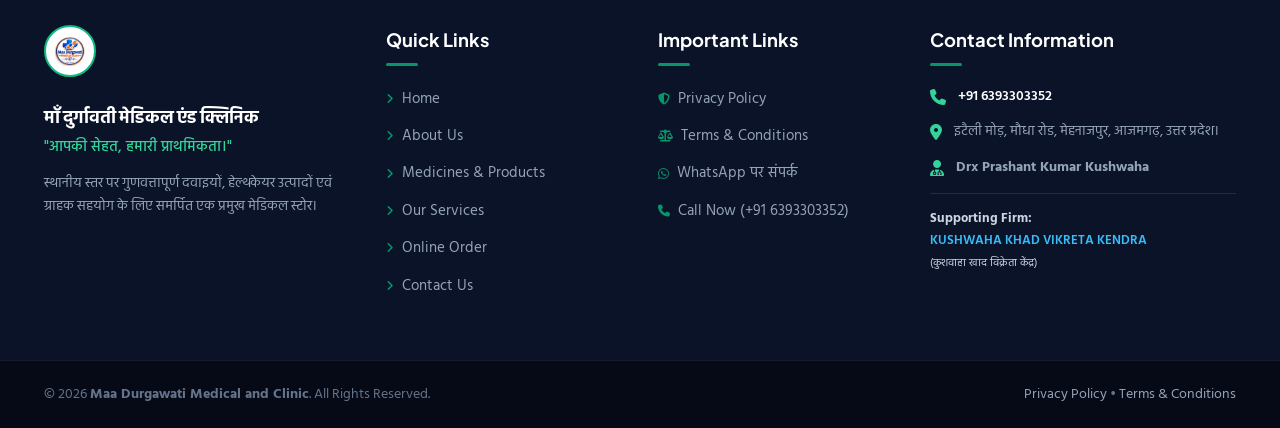
==== commit f1ec9213: "style: comprehensive UI redesign with premium healthcare aesthetic, icon fixes, and responsive navig" ====
--- a/about.html
+++ b/about.html
@@ -218,11 +218,17 @@
               </div>
 
               <!-- Real Storefront Photo -->
-              <div class="about-storefront-wrapper">
-                <img src="assets/shop-front.jpg" alt="माँ दुर्गावती मेडिकल स्टोर वास्तविक दुकान, इटैली मोड़ मेहनाजपुर" loading="lazy">
-                <div class="storefront-caption">
-                  <i class="fa-solid fa-camera"></i>
-                  <span>दुकान का वास्तविक दृश्य: इटैली मोड़, मौधा रोड, आजमगढ़</span>
+              <div class="storefront-card" style="margin-top: 24px;">
+                <div class="storefront-verified-badge">
+                  <i class="fa-solid fa-circle-check"></i>
+                  <span>प्रमाणित स्थानीय मेडिकल स्टोर • Estd 2023</span>
+                </div>
+                <div class="about-storefront-wrapper">
+                  <img src="assets/shop-front.jpg" alt="माँ दुर्गावती मेडिकल स्टोर वास्तविक दुकान, इटैली मोड़ मेहनाजपुर" loading="lazy">
+                  <div class="storefront-caption">
+                    <i class="fa-solid fa-camera"></i>
+                    <span>वास्तविक दुकान: इटैली मोड़, मौधा रोड, आजमगढ़</span>
+                  </div>
                 </div>
               </div>
             </div>
@@ -238,7 +244,7 @@
     <div class="container footer-grid">
       <div class="footer-col footer-brand">
         <a href="index.html" style="display: inline-block;">
-          <img src="assets/logo.jpg" alt="माँ दुर्गावती मेडिकल स्टोर Logo" style="height: 56px; width: 56px; border-radius: 50%; object-fit: cover;">
+          <img src="assets/logo.jpg" alt="माँ दुर्गावती मेडिकल स्टोर Logo" class="footer-logo-img">
         </a>
         <div class="footer-brand-title">माँ दुर्गावती मेडिकल एंड क्लिनिक</div>
         <div class="footer-brand-tagline">"आपकी सेहत, हमारी प्राथमिकता।"</div>
--- a/css/style.css
+++ b/css/style.css
@@ -1,6 +1,6 @@
 /* ==========================================================================
-   MAA DURGAWATI MEDICAL AND CLINIC - Official Stylesheet
-   Theme: Premium Modern Healthcare (Medical Green & Clean Blue Accent)
+   MAA DURGAWATI MEDICAL AND CLINIC - Official Stylesheet (Redesigned)
+   Theme: Premium Modern Healthcare (Medical Emerald Green & Clean Blue Accent)
    Bilingual: Hindi (Noto Sans Devanagari / Hind) + English (Plus Jakarta Sans)
    ========================================================================== */
 
@@ -8,44 +8,54 @@
   /* Color Palette */
   --primary-color: #059669;        /* Medical Emerald Green */
   --primary-hover: #047857;
-  --primary-dark: #064e3b;
-  --primary-light: #ecfdf5;
+  --primary-dark: #064e3b;         /* Deep Forest Green */
+  --primary-light: #ecfdf5;        /* Ultra soft green tint */
   --primary-subtle: #d1fae5;
+  --primary-border: #a7f3d0;
   
   --secondary-color: #0284c7;      /* Clean Medical Sky Blue */
   --secondary-hover: #0369a1;
+  --secondary-dark: #075985;
   --secondary-light: #f0f9ff;
+  --secondary-subtle: #e0f2fe;
   
-  --whatsapp-color: #25d366;       /* WhatsApp Brand */
+  --whatsapp-color: #25d366;       /* WhatsApp Brand Green */
   --whatsapp-hover: #128c7e;
   
   --bg-body: #f8fafc;
   --bg-card: #ffffff;
-  --bg-hero: linear-gradient(135deg, #f0fdf4 0%, #ffffff 50%, #f0f9ff 100%);
+  --bg-card-subtle: #fbfdff;
+  --bg-hero: linear-gradient(135deg, #f0fdf4 0%, #ffffff 45%, #f0f9ff 100%);
   
   --text-main: #0f172a;            /* Slate 900 */
   --text-muted: #475569;           /* Slate 600 */
   --text-light: #94a3b8;           /* Slate 400 */
+  --text-subtle: #64748b;          /* Slate 500 */
   
   --border-color: #e2e8f0;
+  --border-light: #f1f5f9;
   --border-focus: #10b981;
   
   /* Typography */
-  --font-heading: 'Plus Jakarta Sans', 'Hind', 'Noto Sans Devanagari', -apple-system, sans-serif;
-  --font-body: 'Hind', 'Noto Sans Devanagari', 'Plus Jakarta Sans', -apple-system, sans-serif;
+  --font-heading: 'Plus Jakarta Sans', 'Hind', 'Noto Sans Devanagari', -apple-system, BlinkMacSystemFont, sans-serif;
+  --font-body: 'Hind', 'Noto Sans Devanagari', 'Plus Jakarta Sans', -apple-system, BlinkMacSystemFont, sans-serif;
   
   /* Elevation Shadows */
-  --shadow-sm: 0 1px 3px rgba(0,0,0,0.05), 0 1px 2px rgba(0,0,0,0.03);
-  --shadow-md: 0 4px 12px -2px rgba(16, 185, 129, 0.08), 0 2px 6px -1px rgba(15, 23, 42, 0.04);
-  --shadow-lg: 0 12px 28px -4px rgba(16, 185, 129, 0.12), 0 6px 14px -2px rgba(15, 23, 42, 0.05);
-  --shadow-hover: 0 16px 32px -4px rgba(5, 150, 105, 0.18), 0 8px 16px -2px rgba(15, 23, 42, 0.06);
+  --shadow-xs: 0 1px 2px rgba(0, 0, 0, 0.04);
+  --shadow-sm: 0 2px 6px rgba(0, 0, 0, 0.04), 0 1px 2px rgba(0, 0, 0, 0.02);
+  --shadow-md: 0 6px 18px -2px rgba(15, 23, 42, 0.06), 0 2px 6px -1px rgba(15, 23, 42, 0.03);
+  --shadow-lg: 0 14px 30px -4px rgba(15, 23, 42, 0.08), 0 4px 10px -2px rgba(15, 23, 42, 0.04);
+  --shadow-green: 0 12px 28px -4px rgba(5, 150, 105, 0.2), 0 4px 10px -2px rgba(5, 150, 105, 0.1);
+  --shadow-hover: 0 18px 36px -6px rgba(5, 150, 105, 0.16), 0 6px 14px -3px rgba(15, 23, 42, 0.06);
   
-  --radius-sm: 8px;
-  --radius-md: 14px;
-  --radius-lg: 20px;
+  /* Radii */
+  --radius-xs: 6px;
+  --radius-sm: 10px;
+  --radius-md: 16px;
+  --radius-lg: 22px;
   --radius-full: 9999px;
   
-  --header-height: 80px;
+  --header-height: 76px;
   --transition: all 0.25s cubic-bezier(0.16, 1, 0.3, 1);
 }
 
@@ -67,7 +77,7 @@
   font-family: var(--font-body);
   color: var(--text-main);
   background-color: var(--bg-body);
-  line-height: 1.6;
+  line-height: 1.65;
   overflow-x: hidden;
   -webkit-font-smoothing: antialiased;
   -moz-osx-font-smoothing: grayscale;
@@ -97,9 +107,15 @@
 /* Container */
 .container {
   width: 100%;
-  max-width: 1220px;
+  max-width: 1240px;
   margin: 0 auto;
-  padding: 0 20px;
+  padding: 0 24px;
+}
+
+@media (max-width: 600px) {
+  .container {
+    padding: 0 16px;
+  }
 }
 
 /* Section Common Styling */
@@ -115,7 +131,7 @@
 
 .section-header {
   text-align: center;
-  max-width: 760px;
+  max-width: 780px;
   margin: 0 auto 50px auto;
 }
 
@@ -123,14 +139,14 @@
   display: inline-flex;
   align-items: center;
   gap: 8px;
-  padding: 6px 16px;
+  padding: 6px 18px;
   background-color: var(--primary-light);
   color: var(--primary-dark);
   font-size: 0.88rem;
   font-weight: 600;
   border-radius: var(--radius-full);
   margin-bottom: 14px;
-  border: 1px solid var(--primary-subtle);
+  border: 1px solid var(--primary-border);
   letter-spacing: 0.3px;
 }
 
@@ -140,11 +156,12 @@
 
 .section-title {
   font-family: var(--font-heading);
-  font-size: 2.3rem;
-  font-weight: 700;
+  font-size: 2.35rem;
+  font-weight: 800;
   color: var(--primary-dark);
   line-height: 1.25;
-  margin-bottom: 10px;
+  margin-bottom: 8px;
+  letter-spacing: -0.3px;
 }
 
 .section-subtitle {
@@ -157,7 +174,7 @@
 .section-desc {
   font-size: 1.05rem;
   color: var(--text-muted);
-  line-height: 1.65;
+  line-height: 1.7;
 }
 
 @media (max-width: 768px) {
@@ -173,11 +190,13 @@
    TOP BAR (Quick announcement & contact)
    ========================================================================== */
 .top-bar {
-  background: var(--primary-dark);
-  color: #ffffff;
-  font-size: 0.85rem;
+  background: linear-gradient(90deg, #064e3b 0%, #047857 100%);
+  color: #ecfdf5;
+  font-size: 0.84rem;
   padding: 8px 0;
   border-bottom: 1px solid rgba(255, 255, 255, 0.1);
+  position: relative;
+  z-index: 990;
 }
 
 .top-bar-content {
@@ -185,7 +204,7 @@
   justify-content: space-between;
   align-items: center;
   flex-wrap: wrap;
-  gap: 10px;
+  gap: 12px;
 }
 
 .top-bar-info {
@@ -206,41 +225,48 @@
   color: #34d399;
 }
 
+.top-bar-item a {
+  color: #ffffff;
+  font-weight: 600;
+}
+
 .top-bar-item a:hover {
-  color: #ffffff;
   text-decoration: underline;
 }
 
 .top-bar-badge {
   background: rgba(16, 185, 129, 0.25);
   color: #a7f3d0;
-  padding: 3px 10px;
+  padding: 3px 12px;
   border-radius: var(--radius-full);
   font-size: 0.8rem;
-  font-weight: 500;
-  border: 1px solid rgba(52, 211, 153, 0.3);
-}
-
-@media (max-width: 820px) {
+  font-weight: 600;
+  border: 1px solid rgba(52, 211, 153, 0.35);
+  display: inline-flex;
+  align-items: center;
+  gap: 6px;
+}
+
+@media (max-width: 900px) {
   .top-bar {
     display: none;
   }
 }
 
 /* ==========================================================================
-   HEADER & NAVIGATION REDESIGN
+   STICKY SITE HEADER & NAVIGATION REDESIGN
    ========================================================================== */
 .site-header {
   position: sticky;
   top: 0;
   left: 0;
   width: 100%;
-  background-color: rgba(255, 255, 255, 0.98);
-  backdrop-filter: blur(14px);
-  -webkit-backdrop-filter: blur(14px);
+  background-color: rgba(255, 255, 255, 0.96);
+  backdrop-filter: blur(16px);
+  -webkit-backdrop-filter: blur(16px);
   z-index: 1000;
-  box-shadow: 0 2px 12px rgba(0, 0, 0, 0.06);
-  border-bottom: 1px solid var(--border-color);
+  box-shadow: 0 2px 14px rgba(0, 0, 0, 0.05);
+  border-bottom: 1px solid rgba(226, 232, 240, 0.8);
   transition: var(--transition);
 }
 
@@ -248,10 +274,11 @@
   display: flex;
   align-items: center;
   justify-content: space-between;
-  height: 78px;
+  height: var(--header-height);
   gap: 20px;
 }
 
+/* Brand Logo Block */
 .brand-logo {
   display: flex;
   align-items: center;
@@ -261,19 +288,21 @@
 }
 
 .official-logo-img {
-  height: 50px;
-  width: 50px;
+  height: 52px;
+  width: 52px;
   border-radius: 50%;
-  object-fit: cover;
-  box-shadow: 0 2px 8px rgba(0, 0, 0, 0.12);
-  border: 2px solid #ffffff;
+  object-fit: contain;
+  background-color: #ffffff;
+  padding: 2px;
+  box-shadow: 0 2px 8px rgba(16, 185, 129, 0.2);
+  border: 2px solid #10b981;
   flex-shrink: 0;
   transition: var(--transition);
 }
 
 .brand-logo:hover .official-logo-img {
-  transform: scale(1.04);
-  box-shadow: 0 4px 12px rgba(5, 150, 105, 0.22);
+  transform: scale(1.05);
+  box-shadow: 0 4px 14px rgba(5, 150, 105, 0.3);
 }
 
 .brand-text-block {
@@ -284,10 +313,11 @@
 
 .brand-title-hi {
   font-family: var(--font-heading);
-  font-size: 1.1rem;
+  font-size: 1.15rem;
   font-weight: 700;
   color: var(--primary-dark);
   line-height: 1.25;
+  letter-spacing: -0.2px;
 }
 
 .brand-title-en {
@@ -295,17 +325,18 @@
   font-size: 0.72rem;
   font-weight: 700;
   color: var(--secondary-color);
-  letter-spacing: 0.5px;
+  letter-spacing: 0.6px;
   line-height: 1.2;
 }
 
 .brand-tagline-sub {
   font-size: 0.68rem;
-  color: var(--text-muted);
+  color: var(--text-subtle);
   line-height: 1.2;
   display: flex;
   align-items: center;
   gap: 4px;
+  margin-top: 2px;
 }
 
 .brand-tagline-sub i {
@@ -327,7 +358,7 @@
   color: var(--text-main);
   padding: 8px 14px;
   border-radius: var(--radius-sm);
-  display: flex;
+  display: inline-flex;
   align-items: center;
   gap: 6px;
   transition: var(--transition);
@@ -341,8 +372,13 @@
 
 .nav-link.active {
   color: var(--primary-dark);
-  background-color: var(--primary-subtle);
+  background-color: var(--primary-light);
+  border: 1px solid var(--primary-border);
   font-weight: 700;
+}
+
+.nav-link.active i {
+  color: var(--primary-color);
 }
 
 /* Header Action Rightmost */
@@ -357,32 +393,32 @@
   display: inline-flex;
   align-items: center;
   gap: 8px;
-  background-color: var(--whatsapp-color);
+  background: linear-gradient(135deg, #25d366 0%, #16a34a 100%);
   color: #ffffff;
   padding: 9px 18px;
   border-radius: var(--radius-full);
   font-weight: 600;
   font-size: 0.9rem;
-  box-shadow: 0 4px 12px rgba(37, 211, 102, 0.28);
+  box-shadow: 0 4px 14px rgba(37, 211, 102, 0.3);
   white-space: nowrap;
   transition: var(--transition);
 }
 
 .btn-header-wa:hover {
-  background-color: var(--whatsapp-hover);
-  color: #ffffff;
-  transform: translateY(-1px);
-  box-shadow: 0 6px 16px rgba(37, 211, 102, 0.35);
+  background: linear-gradient(135deg, #16a34a 0%, #15803d 100%);
+  color: #ffffff;
+  transform: translateY(-2px);
+  box-shadow: 0 6px 18px rgba(37, 211, 102, 0.4);
 }
 
 .mobile-toggle {
   display: none;
-  background: none;
-  border: none;
+  background: #f1f5f9;
+  border: 1px solid var(--border-color);
   color: var(--text-main);
-  font-size: 1.5rem;
+  font-size: 1.25rem;
   cursor: pointer;
-  padding: 8px;
+  padding: 8px 12px;
   border-radius: var(--radius-sm);
   transition: var(--transition);
 }
@@ -390,11 +426,17 @@
 .mobile-toggle:hover {
   background-color: var(--primary-light);
   color: var(--primary-color);
-}
-
+  border-color: var(--primary-border);
+}
+
+.mobile-nav-cta {
+  display: none;
+}
+
+/* Responsive Navigation Breakpoints */
 @media (max-width: 1140px) {
   .nav-menu {
-    gap: 2px;
+    gap: 3px;
   }
   .nav-link {
     padding: 7px 10px;
@@ -402,14 +444,16 @@
   }
 }
 
-@media (max-width: 990px) {
+@media (max-width: 960px) {
   .mobile-toggle {
-    display: block;
+    display: inline-flex;
+    align-items: center;
+    justify-content: center;
   }
   
   .nav-menu {
     position: fixed;
-    top: 78px;
+    top: var(--header-height);
     left: 0;
     width: 100%;
     background-color: #ffffff;
@@ -421,8 +465,9 @@
     clip-path: polygon(0 0, 100% 0, 100% 0, 0 0);
     transition: clip-path 0.35s ease-in-out;
     pointer-events: none;
-    max-height: calc(100vh - 78px);
+    max-height: calc(100vh - var(--header-height));
     overflow-y: auto;
+    z-index: 999;
   }
   
   .nav-menu.open {
@@ -432,7 +477,7 @@
   
   .nav-link {
     width: 100%;
-    padding: 12px 14px;
+    padding: 12px 16px;
     font-size: 1.02rem;
     border-bottom: 1px solid #f1f5f9;
     border-radius: var(--radius-sm);
@@ -441,18 +486,18 @@
   .mobile-nav-cta {
     display: flex !important;
     width: 100%;
-    margin-top: 16px;
+    margin-top: 18px;
     flex-direction: column;
-    gap: 10px;
+    gap: 12px;
   }
 }
 
 @media (max-width: 600px) {
-  .header-inner {
-    height: 70px;
+  :root {
+    --header-height: 68px;
   }
   .brand-title-hi {
-    font-size: 0.96rem;
+    font-size: 0.98rem;
   }
   .brand-title-en {
     font-size: 0.65rem;
@@ -461,8 +506,8 @@
     display: none;
   }
   .official-logo-img {
-    height: 42px;
-    width: 42px;
+    height: 44px;
+    width: 44px;
   }
   .btn-header-wa span {
     display: none;
@@ -494,7 +539,7 @@
 
 .page-hero-banner .breadcrumb-nav a {
   color: var(--primary-color);
-  font-weight: 500;
+  font-weight: 600;
 }
 
 .page-hero-banner .breadcrumb-nav a:hover {
@@ -508,6 +553,7 @@
   color: var(--primary-dark);
   line-height: 1.25;
   margin-bottom: 10px;
+  letter-spacing: -0.4px;
 }
 
 .page-hero-banner .page-subtitle {
@@ -536,7 +582,7 @@
   }
 }
 
-/* Homepage Section Previews CTA Row */
+/* Section Previews CTA Row */
 .section-preview-cta {
   text-align: center;
   margin-top: 45px;
@@ -562,7 +608,7 @@
   background-color: var(--primary-color);
   color: #ffffff;
   transform: translateY(-2px);
-  box-shadow: 0 6px 18px rgba(5, 150, 105, 0.25);
+  box-shadow: var(--shadow-green);
 }
 
 .btn-view-more i {
@@ -571,93 +617,6 @@
 
 .btn-view-more:hover i {
   transform: translateX(4px);
-}
-
-/* 4-Step Order Guide (Dedicated Online Order Page) */
-.order-step-row {
-  display: flex;
-  align-items: flex-start;
-  gap: 24px;
-  background: #ffffff;
-  border: 1px solid var(--border-color);
-  border-radius: var(--radius-md);
-  padding: 26px 24px;
-  margin-bottom: 20px;
-  box-shadow: var(--shadow-sm);
-  transition: var(--transition);
-}
-
-.order-step-row:hover {
-  transform: translateY(-3px);
-  box-shadow: var(--shadow-hover);
-  border-color: #bbf7d0;
-}
-
-.order-step-num {
-  width: 52px;
-  height: 52px;
-  border-radius: 50%;
-  background: linear-gradient(135deg, var(--primary-color), var(--primary-dark));
-  color: #ffffff;
-  font-family: var(--font-heading);
-  font-weight: 800;
-  font-size: 1.35rem;
-  display: flex;
-  align-items: center;
-  justify-content: center;
-  flex-shrink: 0;
-  box-shadow: 0 4px 12px rgba(5, 150, 105, 0.3);
-}
-
-.order-step-content h3 {
-  font-family: var(--font-heading);
-  font-size: 1.25rem;
-  font-weight: 700;
-  color: var(--primary-dark);
-  margin-bottom: 6px;
-}
-
-.order-step-content p {
-  font-size: 0.98rem;
-  color: var(--text-muted);
-  line-height: 1.6;
-}
-
-/* Availability Disclaimer Callout */
-.availability-callout {
-  background: #f0fdf4;
-  border: 1.5px solid #bbf7d0;
-  border-radius: var(--radius-md);
-  padding: 28px 30px;
-  display: flex;
-  align-items: flex-start;
-  gap: 20px;
-  margin-top: 45px;
-}
-
-.availability-callout i {
-  font-size: 2rem;
-  color: var(--primary-color);
-  flex-shrink: 0;
-  margin-top: 4px;
-}
-
-.availability-callout h4 {
-  font-family: var(--font-heading);
-  font-size: 1.2rem;
-  font-weight: 700;
-  color: var(--primary-dark);
-  margin-bottom: 6px;
-}
-
-.availability-callout p {
-  font-size: 0.96rem;
-  color: var(--text-main);
-  line-height: 1.6;
-}
-
-.mobile-nav-cta {
-  display: none;
 }
 
 /* ==========================================================================
@@ -693,16 +652,16 @@
 }
 
 .btn-whatsapp {
-  background-color: var(--whatsapp-color);
+  background: linear-gradient(135deg, #25d366 0%, #16a34a 100%);
   color: #ffffff;
   box-shadow: 0 4px 14px rgba(37, 211, 102, 0.28);
 }
 
 .btn-whatsapp:hover {
-  background-color: var(--whatsapp-hover);
+  background: linear-gradient(135deg, #16a34a 0%, #15803d 100%);
   color: #ffffff;
   transform: translateY(-2px);
-  box-shadow: 0 6px 18px rgba(37, 211, 102, 0.35);
+  box-shadow: 0 6px 18px rgba(37, 211, 102, 0.38);
 }
 
 .btn-outline {
@@ -730,12 +689,12 @@
 }
 
 /* ==========================================================================
-   HERO SECTION
+   HOMEPAGE HERO SECTION
    ========================================================================== */
 .hero-section {
   position: relative;
   background: var(--bg-hero);
-  padding: 70px 0 85px 0;
+  padding: 75px 0 90px 0;
   border-bottom: 1px solid var(--border-color);
   overflow: hidden;
 }
@@ -778,12 +737,12 @@
   padding: 7px 18px;
   background-color: #ffffff;
   color: var(--primary-dark);
-  border: 1px solid #bbf7d0;
+  border: 1px solid var(--primary-border);
   border-radius: var(--radius-full);
   font-size: 0.9rem;
   font-weight: 600;
   margin-bottom: 22px;
-  box-shadow: var(--shadow-sm);
+  box-shadow: var(--shadow-xs);
 }
 
 .hero-badge-pill .pulse-dot {
@@ -803,7 +762,7 @@
 
 .hero-heading {
   font-family: var(--font-heading);
-  font-size: 3.1rem;
+  font-size: 3.2rem;
   font-weight: 800;
   color: var(--primary-dark);
   line-height: 1.2;
@@ -840,7 +799,7 @@
   grid-template-columns: repeat(3, 1fr);
   gap: 16px;
   padding-top: 24px;
-  border-top: 1px solid #e2e8f0;
+  border-top: 1px solid var(--border-color);
 }
 
 .hero-highlight-item {
@@ -859,8 +818,8 @@
   align-items: center;
   justify-content: center;
   font-size: 1.2rem;
-  box-shadow: var(--shadow-sm);
-  border: 1px solid #dcfce7;
+  box-shadow: var(--shadow-xs);
+  border: 1px solid var(--primary-border);
   flex-shrink: 0;
 }
 
@@ -904,8 +863,8 @@
 
 .hero-floating-card {
   position: absolute;
-  background: rgba(255, 255, 255, 0.95);
-  backdrop-filter: blur(8px);
+  background: rgba(255, 255, 255, 0.96);
+  backdrop-filter: blur(10px);
   padding: 16px 20px;
   border-radius: var(--radius-md);
   box-shadow: var(--shadow-md);
@@ -939,7 +898,7 @@
 }
 
 .hero-floating-card.bottom .floating-icon {
-  background: #e0f2fe;
+  background: var(--secondary-light);
   color: var(--secondary-color);
 }
 
@@ -993,6 +952,284 @@
   }
   .hero-floating-card {
     display: none;
+  }
+}
+
+/* ==========================================================================
+   ABOUT US SECTION & STOREFRONT MEDIA
+   ========================================================================== */
+.about-section {
+  background-color: #ffffff;
+  border-bottom: 1px solid var(--border-color);
+}
+
+.about-grid {
+  display: grid;
+  grid-template-columns: 1.1fr 0.9fr;
+  align-items: center;
+  gap: 50px;
+}
+
+.about-content h2 {
+  font-family: var(--font-heading);
+  font-size: 2.3rem;
+  font-weight: 800;
+  color: var(--primary-dark);
+  margin-bottom: 16px;
+  letter-spacing: -0.3px;
+}
+
+.about-lead {
+  font-size: 1.15rem;
+  font-weight: 600;
+  color: var(--secondary-color);
+  line-height: 1.55;
+  margin-bottom: 18px;
+}
+
+.about-desc-para {
+  font-size: 1.02rem;
+  color: var(--text-muted);
+  line-height: 1.75;
+  margin-bottom: 16px;
+}
+
+.about-cards-subgrid {
+  display: grid;
+  grid-template-columns: 1fr 1fr;
+  gap: 16px;
+  margin-top: 26px;
+}
+
+.about-info-badge {
+  background: var(--bg-body);
+  border: 1px solid var(--border-color);
+  border-radius: var(--radius-md);
+  padding: 18px;
+  display: flex;
+  align-items: flex-start;
+  gap: 14px;
+}
+
+.about-badge-icon {
+  width: 44px;
+  height: 44px;
+  border-radius: var(--radius-sm);
+  background: var(--primary-light);
+  color: var(--primary-color);
+  display: flex;
+  align-items: center;
+  justify-content: center;
+  font-size: 1.25rem;
+  flex-shrink: 0;
+}
+
+.about-badge-text strong {
+  display: block;
+  font-size: 0.92rem;
+  color: var(--text-main);
+  margin-bottom: 3px;
+}
+
+.about-badge-text span {
+  font-size: 0.85rem;
+  color: var(--text-muted);
+}
+
+/* Styled Storefront Showcase Card */
+.storefront-card {
+  background: #ffffff;
+  border: 1px solid var(--border-color);
+  border-radius: var(--radius-lg);
+  padding: 12px;
+  box-shadow: var(--shadow-md);
+  position: relative;
+  overflow: hidden;
+}
+
+.storefront-verified-badge {
+  background: linear-gradient(90deg, #064e3b 0%, #059669 100%);
+  color: #ffffff;
+  padding: 8px 16px;
+  font-size: 0.84rem;
+  font-weight: 600;
+  border-radius: var(--radius-md) var(--radius-md) 0 0;
+  display: flex;
+  align-items: center;
+  gap: 8px;
+}
+
+.storefront-verified-badge i {
+  color: #34d399;
+}
+
+.about-storefront-wrapper {
+  position: relative;
+  border-radius: 0 0 var(--radius-md) var(--radius-md);
+  overflow: hidden;
+  background: #0f172a;
+}
+
+.about-storefront-wrapper img {
+  width: 100%;
+  height: 350px;
+  object-fit: cover;
+  object-position: top center;
+  display: block;
+  filter: brightness(1.05) contrast(1.03);
+  transition: transform 0.6s ease;
+}
+
+.about-storefront-wrapper:hover img {
+  transform: scale(1.03);
+}
+
+.storefront-caption {
+  position: absolute;
+  bottom: 0;
+  left: 0;
+  right: 0;
+  padding: 10px 16px;
+  background: linear-gradient(to top, rgba(15, 23, 42, 0.92) 0%, rgba(15, 23, 42, 0.5) 80%, transparent 100%);
+  color: #ffffff;
+  font-size: 0.84rem;
+  display: flex;
+  align-items: center;
+  gap: 8px;
+}
+
+.storefront-caption i {
+  color: #34d399;
+}
+
+/* Doctor Profile Card (About Page) */
+.about-profile-card {
+  background: linear-gradient(135deg, #ffffff 0%, #f0fdf4 100%);
+  border: 1px solid var(--primary-border);
+  border-radius: var(--radius-lg);
+  padding: 32px 28px;
+  box-shadow: var(--shadow-md);
+  position: relative;
+}
+
+.profile-header-wrap {
+  display: flex;
+  align-items: center;
+  gap: 18px;
+  margin-bottom: 24px;
+  padding-bottom: 20px;
+  border-bottom: 1px solid var(--border-color);
+}
+
+.profile-avatar-box {
+  width: 72px;
+  height: 72px;
+  border-radius: 50%;
+  background: linear-gradient(135deg, var(--primary-color), var(--secondary-color));
+  color: #ffffff;
+  display: flex;
+  align-items: center;
+  justify-content: center;
+  font-size: 2rem;
+  box-shadow: 0 4px 14px rgba(5, 150, 105, 0.25);
+  flex-shrink: 0;
+}
+
+.profile-title-area h3 {
+  font-family: var(--font-heading);
+  font-size: 1.35rem;
+  font-weight: 700;
+  color: var(--primary-dark);
+}
+
+.profile-title-area .hindi-name {
+  font-size: 1.05rem;
+  font-weight: 600;
+  color: var(--primary-color);
+  margin-bottom: 4px;
+}
+
+.profile-title-area .designation {
+  display: inline-block;
+  padding: 3px 10px;
+  background-color: var(--primary-light);
+  color: var(--primary-dark);
+  font-size: 0.8rem;
+  font-weight: 600;
+  border-radius: var(--radius-full);
+}
+
+.profile-details-list {
+  display: flex;
+  flex-direction: column;
+  gap: 14px;
+}
+
+.profile-detail-row {
+  display: flex;
+  align-items: flex-start;
+  gap: 12px;
+  font-size: 0.95rem;
+}
+
+.profile-detail-row i {
+  color: var(--primary-color);
+  margin-top: 4px;
+  font-size: 1.1rem;
+  width: 20px;
+  text-align: center;
+  flex-shrink: 0;
+}
+
+.profile-detail-row .label {
+  color: var(--text-muted);
+  font-size: 0.85rem;
+  display: block;
+}
+
+.profile-detail-row .value {
+  color: var(--text-main);
+  font-weight: 600;
+}
+
+.supporting-firm-banner {
+  margin-top: 24px;
+  background: #ffffff;
+  border: 1px solid var(--border-color);
+  border-radius: var(--radius-md);
+  padding: 16px 18px;
+  display: flex;
+  align-items: center;
+  gap: 14px;
+}
+
+.supporting-firm-banner i {
+  font-size: 1.6rem;
+  color: #0284c7;
+  flex-shrink: 0;
+}
+
+.firm-text strong {
+  display: block;
+  font-size: 0.92rem;
+  color: var(--text-main);
+}
+
+.firm-text span {
+  font-size: 0.82rem;
+  color: var(--text-muted);
+}
+
+@media (max-width: 960px) {
+  .about-grid {
+    grid-template-columns: 1fr;
+    gap: 40px;
+  }
+}
+
+@media (max-width: 540px) {
+  .about-cards-subgrid {
+    grid-template-columns: 1fr;
   }
 }
 
@@ -1012,7 +1249,7 @@
 
 .trust-card {
   background-color: var(--bg-card);
-  padding: 30px 24px;
+  padding: 32px 24px;
   border-radius: var(--radius-md);
   border: 1px solid var(--border-color);
   box-shadow: var(--shadow-sm);
@@ -1038,7 +1275,7 @@
 .trust-card:hover {
   transform: translateY(-5px);
   box-shadow: var(--shadow-hover);
-  border-color: #bbf7d0;
+  border-color: var(--primary-border);
 }
 
 .trust-card:hover::before {
@@ -1057,11 +1294,13 @@
   font-size: 1.55rem;
   margin-bottom: 20px;
   transition: var(--transition);
+  border: 1px solid var(--primary-border);
 }
 
 .trust-card:hover .trust-icon-box {
   background-color: var(--primary-color);
   color: #ffffff;
+  border-color: var(--primary-color);
 }
 
 .trust-card h3 {
@@ -1069,7 +1308,7 @@
   font-size: 1.15rem;
   font-weight: 700;
   color: var(--primary-dark);
-  margin-bottom: 6px;
+  margin-bottom: 4px;
   line-height: 1.35;
 }
 
@@ -1108,7 +1347,7 @@
 
 .products-grid {
   display: grid;
-  grid-template-columns: repeat(auto-fill, minmax(270px, 1fr));
+  grid-template-columns: repeat(auto-fill, minmax(275px, 1fr));
   gap: 26px;
 }
 
@@ -1126,13 +1365,13 @@
 .product-card:hover {
   transform: translateY(-6px);
   box-shadow: var(--shadow-hover);
-  border-color: #86efac;
+  border-color: var(--primary-border);
 }
 
 .product-card-img {
   position: relative;
   width: 100%;
-  height: 190px;
+  height: 200px;
   overflow: hidden;
   background: #f1f5f9;
 }
@@ -1153,13 +1392,14 @@
   top: 12px;
   left: 12px;
   background: rgba(6, 78, 59, 0.88);
-  backdrop-filter: blur(4px);
-  color: #ffffff;
-  padding: 4px 10px;
-  border-radius: var(--radius-sm);
-  font-size: 0.76rem;
+  backdrop-filter: blur(6px);
+  color: #ffffff;
+  padding: 5px 12px;
+  border-radius: var(--radius-full);
+  font-size: 0.78rem;
   font-weight: 600;
   letter-spacing: 0.4px;
+  box-shadow: 0 2px 6px rgba(0, 0, 0, 0.15);
 }
 
 .product-card-body {
@@ -1171,7 +1411,7 @@
 
 .product-card-body h3 {
   font-family: var(--font-heading);
-  font-size: 1.18rem;
+  font-size: 1.2rem;
   font-weight: 700;
   color: var(--text-main);
   margin-bottom: 4px;
@@ -1187,8 +1427,8 @@
 .product-card-body p {
   font-size: 0.9rem;
   color: var(--text-muted);
-  line-height: 1.55;
-  margin-bottom: 18px;
+  line-height: 1.6;
+  margin-bottom: 20px;
   flex-grow: 1;
 }
 
@@ -1202,19 +1442,22 @@
   align-items: center;
   justify-content: center;
   gap: 8px;
-  padding: 10px 16px;
+  padding: 11px 18px;
   background-color: var(--primary-light);
   color: var(--primary-dark);
-  border: 1px solid var(--primary-subtle);
+  border: 1px solid var(--primary-border);
   border-radius: var(--radius-sm);
   font-weight: 600;
-  font-size: 0.9rem;
+  font-size: 0.92rem;
   transition: var(--transition);
 }
 
 .btn-enquire:hover {
   background-color: var(--primary-color);
   color: #ffffff;
+  border-color: var(--primary-color);
+  transform: translateY(-2px);
+  box-shadow: 0 4px 12px rgba(5, 150, 105, 0.25);
 }
 
 .btn-enquire i {
@@ -1229,16 +1472,16 @@
   margin-top: 40px;
   background-color: #ffffff;
   border-left: 4px solid var(--secondary-color);
-  padding: 16px 20px;
+  padding: 18px 22px;
   border-radius: 0 var(--radius-sm) var(--radius-sm) 0;
   display: flex;
   align-items: center;
-  gap: 14px;
+  gap: 16px;
   box-shadow: var(--shadow-sm);
 }
 
 .product-disclaimer-box i {
-  font-size: 1.4rem;
+  font-size: 1.6rem;
   color: var(--secondary-color);
   flex-shrink: 0;
 }
@@ -1246,7 +1489,7 @@
 .product-disclaimer-box p {
   font-size: 0.92rem;
   color: var(--text-muted);
-  line-height: 1.5;
+  line-height: 1.6;
 }
 
 /* ==========================================================================
@@ -1278,32 +1521,33 @@
 .service-card:hover {
   transform: translateY(-4px);
   box-shadow: var(--shadow-hover);
-  border-color: #86efac;
+  border-color: var(--primary-border);
 }
 
 .service-icon-wrap {
-  width: 52px;
-  height: 52px;
+  width: 54px;
+  height: 54px;
   border-radius: var(--radius-md);
   background-color: var(--primary-light);
   color: var(--primary-color);
   display: flex;
   align-items: center;
   justify-content: center;
-  font-size: 1.35rem;
+  font-size: 1.4rem;
   flex-shrink: 0;
-  border: 1px solid var(--primary-subtle);
+  border: 1px solid var(--primary-border);
   transition: var(--transition);
 }
 
 .service-card:hover .service-icon-wrap {
   background-color: var(--primary-color);
   color: #ffffff;
+  border-color: var(--primary-color);
 }
 
 .service-info h3 {
   font-family: var(--font-heading);
-  font-size: 1.15rem;
+  font-size: 1.18rem;
   font-weight: 700;
   color: var(--primary-dark);
   margin-bottom: 4px;
@@ -1320,7 +1564,7 @@
 .service-info p {
   font-size: 0.92rem;
   color: var(--text-muted);
-  line-height: 1.6;
+  line-height: 1.65;
 }
 
 @media (max-width: 990px) {
@@ -1336,10 +1580,10 @@
 }
 
 /* ==========================================================================
-   ONLINE ORDER & WHATSAPP SECTION (Green Themed)
+   ONLINE ORDER & WHATSAPP SECTION (Emerald Green)
    ========================================================================== */
 .order-section {
-  background: linear-gradient(145deg, #064e3b 0%, #047857 60%, #059669 100%);
+  background: linear-gradient(145deg, #064e3b 0%, #047857 55%, #059669 100%);
   color: #ffffff;
   position: relative;
   overflow: hidden;
@@ -1369,9 +1613,9 @@
   align-items: center;
   gap: 8px;
   padding: 6px 18px;
-  background-color: rgba(255, 255, 255, 0.15);
+  background-color: rgba(255, 255, 255, 0.16);
   color: #d1fae5;
-  border: 1px solid rgba(255, 255, 255, 0.25);
+  border: 1px solid rgba(255, 255, 255, 0.28);
   border-radius: var(--radius-full);
   font-size: 0.88rem;
   font-weight: 600;
@@ -1384,6 +1628,7 @@
   font-weight: 800;
   color: #ffffff;
   margin-bottom: 8px;
+  letter-spacing: -0.3px;
 }
 
 .order-header .order-sub {
@@ -1409,10 +1654,10 @@
 }
 
 .step-card {
-  background: rgba(255, 255, 255, 0.1);
-  backdrop-filter: blur(10px);
-  -webkit-backdrop-filter: blur(10px);
-  border: 1px solid rgba(255, 255, 255, 0.18);
+  background: rgba(255, 255, 255, 0.12);
+  backdrop-filter: blur(12px);
+  -webkit-backdrop-filter: blur(12px);
+  border: 1px solid rgba(255, 255, 255, 0.22);
   border-radius: var(--radius-md);
   padding: 32px 24px;
   position: relative;
@@ -1420,9 +1665,9 @@
 }
 
 .step-card:hover {
-  background: rgba(255, 255, 255, 0.16);
+  background: rgba(255, 255, 255, 0.18);
   transform: translateY(-4px);
-  border-color: rgba(255, 255, 255, 0.35);
+  border-color: rgba(255, 255, 255, 0.4);
 }
 
 .step-number-badge {
@@ -1455,7 +1700,7 @@
 }
 
 .order-cta-box {
-  background: rgba(0, 0, 0, 0.22);
+  background: rgba(0, 0, 0, 0.24);
   border-radius: var(--radius-lg);
   padding: 30px;
   display: flex;
@@ -1463,7 +1708,7 @@
   justify-content: space-between;
   flex-wrap: wrap;
   gap: 24px;
-  border: 1px solid rgba(255, 255, 255, 0.15);
+  border: 1px solid rgba(255, 255, 255, 0.18);
   position: relative;
   z-index: 2;
 }
@@ -1490,7 +1735,7 @@
 .order-disclaimer-notice {
   margin-top: 28px;
   padding: 16px 20px;
-  background: rgba(0, 0, 0, 0.25);
+  background: rgba(0, 0, 0, 0.28);
   border-radius: var(--radius-sm);
   border-left: 3px solid #38bdf8;
   font-size: 0.88rem;
@@ -1500,6 +1745,88 @@
   z-index: 2;
 }
 
+/* 4-Step Order Guide (Dedicated Online Order Page) */
+.order-step-row {
+  display: flex;
+  align-items: flex-start;
+  gap: 24px;
+  background: #ffffff;
+  border: 1px solid var(--border-color);
+  border-radius: var(--radius-md);
+  padding: 26px 24px;
+  margin-bottom: 20px;
+  box-shadow: var(--shadow-sm);
+  transition: var(--transition);
+}
+
+.order-step-row:hover {
+  transform: translateY(-3px);
+  box-shadow: var(--shadow-hover);
+  border-color: var(--primary-border);
+}
+
+.order-step-num {
+  width: 52px;
+  height: 52px;
+  border-radius: 50%;
+  background: linear-gradient(135deg, var(--primary-color), var(--primary-dark));
+  color: #ffffff;
+  font-family: var(--font-heading);
+  font-weight: 800;
+  font-size: 1.35rem;
+  display: flex;
+  align-items: center;
+  justify-content: center;
+  flex-shrink: 0;
+  box-shadow: 0 4px 12px rgba(5, 150, 105, 0.3);
+}
+
+.order-step-content h3 {
+  font-family: var(--font-heading);
+  font-size: 1.25rem;
+  font-weight: 700;
+  color: var(--primary-dark);
+  margin-bottom: 6px;
+}
+
+.order-step-content p {
+  font-size: 0.98rem;
+  color: var(--text-muted);
+  line-height: 1.6;
+}
+
+.availability-callout {
+  background: #f0fdf4;
+  border: 1.5px solid var(--primary-border);
+  border-radius: var(--radius-md);
+  padding: 28px 30px;
+  display: flex;
+  align-items: flex-start;
+  gap: 20px;
+  margin-top: 45px;
+}
+
+.availability-callout i {
+  font-size: 2rem;
+  color: var(--primary-color);
+  flex-shrink: 0;
+  margin-top: 4px;
+}
+
+.availability-callout h4 {
+  font-family: var(--font-heading);
+  font-size: 1.2rem;
+  font-weight: 700;
+  color: var(--primary-dark);
+  margin-bottom: 6px;
+}
+
+.availability-callout p {
+  font-size: 0.96rem;
+  color: var(--text-main);
+  line-height: 1.6;
+}
+
 @media (max-width: 900px) {
   .order-steps-grid {
     grid-template-columns: 1fr;
@@ -1516,258 +1843,7 @@
 }
 
 /* ==========================================================================
-   ABOUT US SECTION
-   ========================================================================== */
-.about-section {
-  background-color: #ffffff;
-  border-bottom: 1px solid var(--border-color);
-}
-
-.about-grid {
-  display: grid;
-  grid-template-columns: 1.05fr 0.95fr;
-  align-items: center;
-  gap: 50px;
-}
-
-.about-content h2 {
-  font-family: var(--font-heading);
-  font-size: 2.3rem;
-  font-weight: 700;
-  color: var(--primary-dark);
-  margin-bottom: 18px;
-}
-
-.about-lead {
-  font-size: 1.15rem;
-  font-weight: 600;
-  color: var(--secondary-color);
-  line-height: 1.5;
-  margin-bottom: 18px;
-}
-
-.about-desc-para {
-  font-size: 1.02rem;
-  color: var(--text-muted);
-  line-height: 1.75;
-  margin-bottom: 16px;
-}
-
-.about-cards-subgrid {
-  display: grid;
-  grid-template-columns: 1fr 1fr;
-  gap: 16px;
-  margin-top: 26px;
-}
-
-.about-info-badge {
-  background: var(--bg-body);
-  border: 1px solid var(--border-color);
-  border-radius: var(--radius-md);
-  padding: 18px;
-  display: flex;
-  align-items: flex-start;
-  gap: 14px;
-}
-
-.about-badge-icon {
-  width: 44px;
-  height: 44px;
-  border-radius: var(--radius-sm);
-  background: var(--primary-light);
-  color: var(--primary-color);
-  display: flex;
-  align-items: center;
-  justify-content: center;
-  font-size: 1.25rem;
-  flex-shrink: 0;
-}
-
-.about-badge-text strong {
-  display: block;
-  font-size: 0.92rem;
-  color: var(--text-main);
-  margin-bottom: 3px;
-}
-
-.about-badge-text span {
-  font-size: 0.85rem;
-  color: var(--text-muted);
-}
-
-/* Doctor / Proprietor Profile Card & Storefront Media */
-.about-profile-card {
-  background: linear-gradient(135deg, #ffffff 0%, #f0fdf4 100%);
-  border: 1px solid #bbf7d0;
-  border-radius: var(--radius-lg);
-  padding: 32px 28px;
-  box-shadow: var(--shadow-md);
-  position: relative;
-}
-
-.about-storefront-wrapper {
-  margin-top: 24px;
-  border-radius: var(--radius-md);
-  overflow: hidden;
-  box-shadow: var(--shadow-sm);
-  border: 1px solid var(--border-color);
-  background: #ffffff;
-  position: relative;
-}
-
-.about-storefront-wrapper img {
-  width: 100%;
-  height: 230px;
-  object-fit: cover;
-  display: block;
-  transition: transform 0.5s ease;
-}
-
-.about-storefront-wrapper:hover img {
-  transform: scale(1.03);
-}
-
-.storefront-caption {
-  position: absolute;
-  bottom: 0;
-  left: 0;
-  right: 0;
-  padding: 8px 14px;
-  background: linear-gradient(to top, rgba(15, 23, 42, 0.9) 0%, rgba(15, 23, 42, 0.4) 80%, transparent 100%);
-  color: #ffffff;
-  font-size: 0.82rem;
-  display: flex;
-  align-items: center;
-  gap: 8px;
-}
-
-.storefront-caption i {
-  color: #34d399;
-}
-
-.profile-header-wrap {
-  display: flex;
-  align-items: center;
-  gap: 18px;
-  margin-bottom: 24px;
-  padding-bottom: 20px;
-  border-bottom: 1px solid #e2e8f0;
-}
-
-.profile-avatar-box {
-  width: 72px;
-  height: 72px;
-  border-radius: 50%;
-  background: linear-gradient(135deg, var(--primary-color), var(--secondary-color));
-  color: #ffffff;
-  display: flex;
-  align-items: center;
-  justify-content: center;
-  font-size: 2rem;
-  box-shadow: 0 4px 14px rgba(5, 150, 105, 0.25);
-  flex-shrink: 0;
-}
-
-.profile-title-area h3 {
-  font-family: var(--font-heading);
-  font-size: 1.35rem;
-  font-weight: 700;
-  color: var(--primary-dark);
-}
-
-.profile-title-area .hindi-name {
-  font-size: 1.05rem;
-  font-weight: 600;
-  color: var(--primary-color);
-  margin-bottom: 4px;
-}
-
-.profile-title-area .designation {
-  display: inline-block;
-  padding: 3px 10px;
-  background-color: var(--primary-light);
-  color: var(--primary-dark);
-  font-size: 0.8rem;
-  font-weight: 600;
-  border-radius: var(--radius-full);
-}
-
-.profile-details-list {
-  display: flex;
-  flex-direction: column;
-  gap: 14px;
-}
-
-.profile-detail-row {
-  display: flex;
-  align-items: flex-start;
-  gap: 12px;
-  font-size: 0.95rem;
-}
-
-.profile-detail-row i {
-  color: var(--primary-color);
-  margin-top: 4px;
-  font-size: 1.1rem;
-  width: 20px;
-  text-align: center;
-  flex-shrink: 0;
-}
-
-.profile-detail-row .label {
-  color: var(--text-muted);
-  font-size: 0.85rem;
-  display: block;
-}
-
-.profile-detail-row .value {
-  color: var(--text-main);
-  font-weight: 600;
-}
-
-.supporting-firm-banner {
-  margin-top: 24px;
-  background: #ffffff;
-  border: 1px solid var(--border-color);
-  border-radius: var(--radius-md);
-  padding: 16px 18px;
-  display: flex;
-  align-items: center;
-  gap: 14px;
-}
-
-.supporting-firm-banner i {
-  font-size: 1.6rem;
-  color: #0284c7;
-  flex-shrink: 0;
-}
-
-.firm-text strong {
-  display: block;
-  font-size: 0.92rem;
-  color: var(--text-main);
-}
-
-.firm-text span {
-  font-size: 0.82rem;
-  color: var(--text-muted);
-}
-
-@media (max-width: 960px) {
-  .about-grid {
-    grid-template-columns: 1fr;
-    gap: 40px;
-  }
-}
-
-@media (max-width: 540px) {
-  .about-cards-subgrid {
-    grid-template-columns: 1fr;
-  }
-}
-
-/* ==========================================================================
-   CONTACT US SECTION
+   CONTACT US SECTION & FORM
    ========================================================================== */
 .contact-section {
   background-color: #f8fafc;
@@ -1781,7 +1857,6 @@
   align-items: stretch;
 }
 
-/* Contact Info Column */
 .contact-info-col {
   display: flex;
   flex-direction: column;
@@ -1803,7 +1878,7 @@
 .contact-card:hover {
   transform: translateY(-2px);
   box-shadow: var(--shadow-md);
-  border-color: #bbf7d0;
+  border-color: var(--primary-border);
 }
 
 .contact-card-icon {
@@ -1817,6 +1892,7 @@
   justify-content: center;
   font-size: 1.35rem;
   flex-shrink: 0;
+  border: 1px solid var(--primary-border);
 }
 
 .contact-card-content h4 {
@@ -1844,7 +1920,7 @@
   align-items: center;
   gap: 12px;
   flex-wrap: wrap;
-  margin-top: 8px;
+  margin-top: 10px;
 }
 
 /* Contact Form Column */
@@ -1941,7 +2017,7 @@
   border: 1px solid #fecaca;
 }
 
-/* Map Embed Section */
+/* Map Embed */
 .map-embed-wrapper {
   margin-top: 45px;
   border-radius: var(--radius-lg);
@@ -1965,12 +2041,14 @@
 }
 
 /* ==========================================================================
-   FOOTER
+   FOOTER (Deep Midnight Slate & Green)
    ========================================================================== */
 .site-footer {
-  background-color: #0f172a;
+  background-color: #0b1329;
   color: #cbd5e1;
   padding-top: 70px;
+  position: relative;
+  z-index: 10;
 }
 
 .footer-grid {
@@ -2001,13 +2079,15 @@
   border-radius: 2px;
 }
 
-.footer-brand img {
+.footer-brand .footer-logo-img {
   height: 52px;
-  width: auto;
-  margin-bottom: 16px;
+  width: 52px;
+  border-radius: 50%;
+  object-fit: contain;
   background: #ffffff;
-  padding: 6px 12px;
-  border-radius: var(--radius-sm);
+  padding: 2px;
+  border: 2px solid #10b981;
+  margin-bottom: 14px;
 }
 
 .footer-brand-title {
@@ -2071,8 +2151,12 @@
   flex-shrink: 0;
 }
 
+.footer-contact-list a {
+  color: #ffffff;
+  font-weight: 600;
+}
+
 .footer-contact-list a:hover {
-  color: #ffffff;
   text-decoration: underline;
 }
 
@@ -2091,7 +2175,7 @@
 }
 
 .footer-bottom {
-  background-color: #090d16;
+  background-color: #060a17;
   padding: 22px 0;
   border-top: 1px solid rgba(255, 255, 255, 0.08);
   font-size: 0.88rem;
@@ -2181,7 +2265,7 @@
 .floating-whatsapp-tooltip {
   position: absolute;
   right: 74px;
-  background-color: #0f172a;
+  background-color: #0b1329;
   color: #ffffff;
   padding: 6px 14px;
   border-radius: var(--radius-sm);
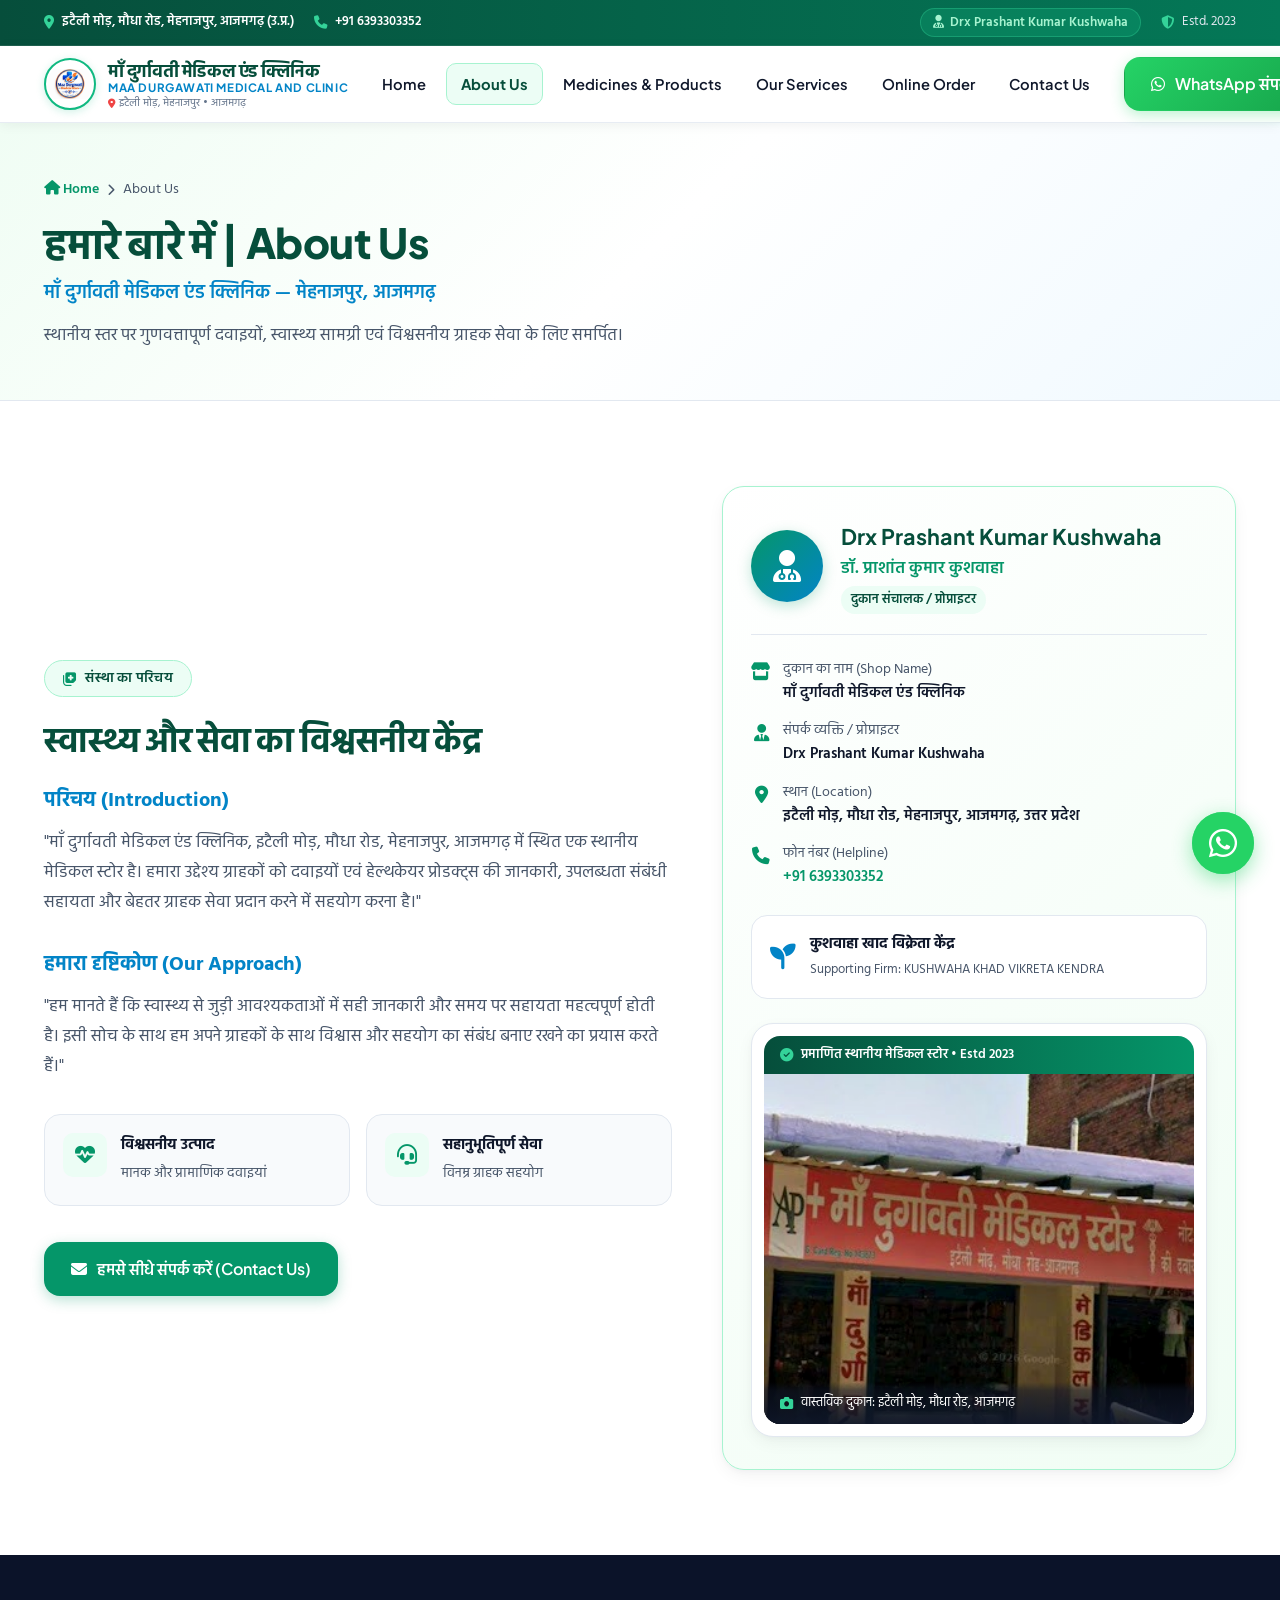
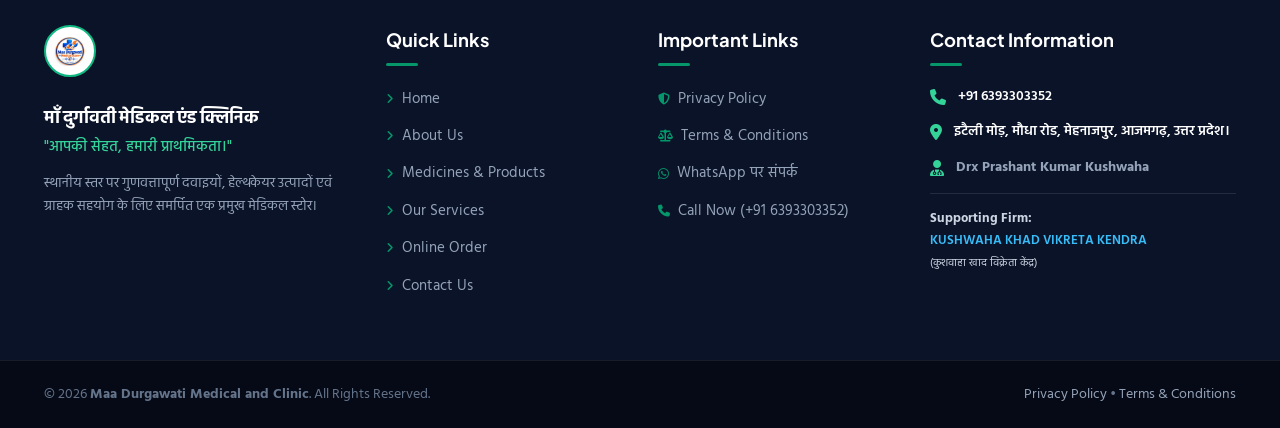
==== commit f24386e4: "feat: update official Google Maps place link and embed for Maa Durgawati Clinic and Medical Store" ====
--- a/about.html
+++ b/about.html
@@ -25,7 +25,7 @@
       <div class="top-bar-info">
         <div class="top-bar-item">
           <i class="fa-solid fa-location-dot"></i>
-          <span>इटैली मोड़, मौधा रोड, मेहनाजपुर, आजमगढ़ (उ.प्र.)</span>
+          <a href="https://www.google.com/maps/place/Maa+Durgawati+Clinic+and+Medical+Store/@25.6872601,83.0952407,56m/data=!3m1!1e3!4m6!3m5!1s0x3991db16aa63c009:0x560fa03325085ea8!8m2!3d25.6871785!4d83.0952048!16s%2Fg%2F11vxgr2db2" target="_blank" rel="noopener noreferrer">इटैली मोड़, मौधा रोड, मेहनाजपुर, आजमगढ़ (उ.प्र.)</a>
         </div>
         <div class="top-bar-item">
           <i class="fa-solid fa-phone"></i>
@@ -284,7 +284,7 @@
           </li>
           <li>
             <i class="fa-solid fa-location-dot"></i>
-            <div>इटैली मोड़, मौधा रोड, मेहनाजपुर, आजमगढ़, उत्तर प्रदेश।</div>
+            <div><a href="https://www.google.com/maps/place/Maa+Durgawati+Clinic+and+Medical+Store/@25.6872601,83.0952407,56m/data=!3m1!1e3!4m6!3m5!1s0x3991db16aa63c009:0x560fa03325085ea8!8m2!3d25.6871785!4d83.0952048!16s%2Fg%2F11vxgr2db2" target="_blank" rel="noopener noreferrer">इटैली मोड़, मौधा रोड, मेहनाजपुर, आजमगढ़, उत्तर प्रदेश।</a></div>
           </li>
           <li>
             <i class="fa-solid fa-user-doctor"></i>
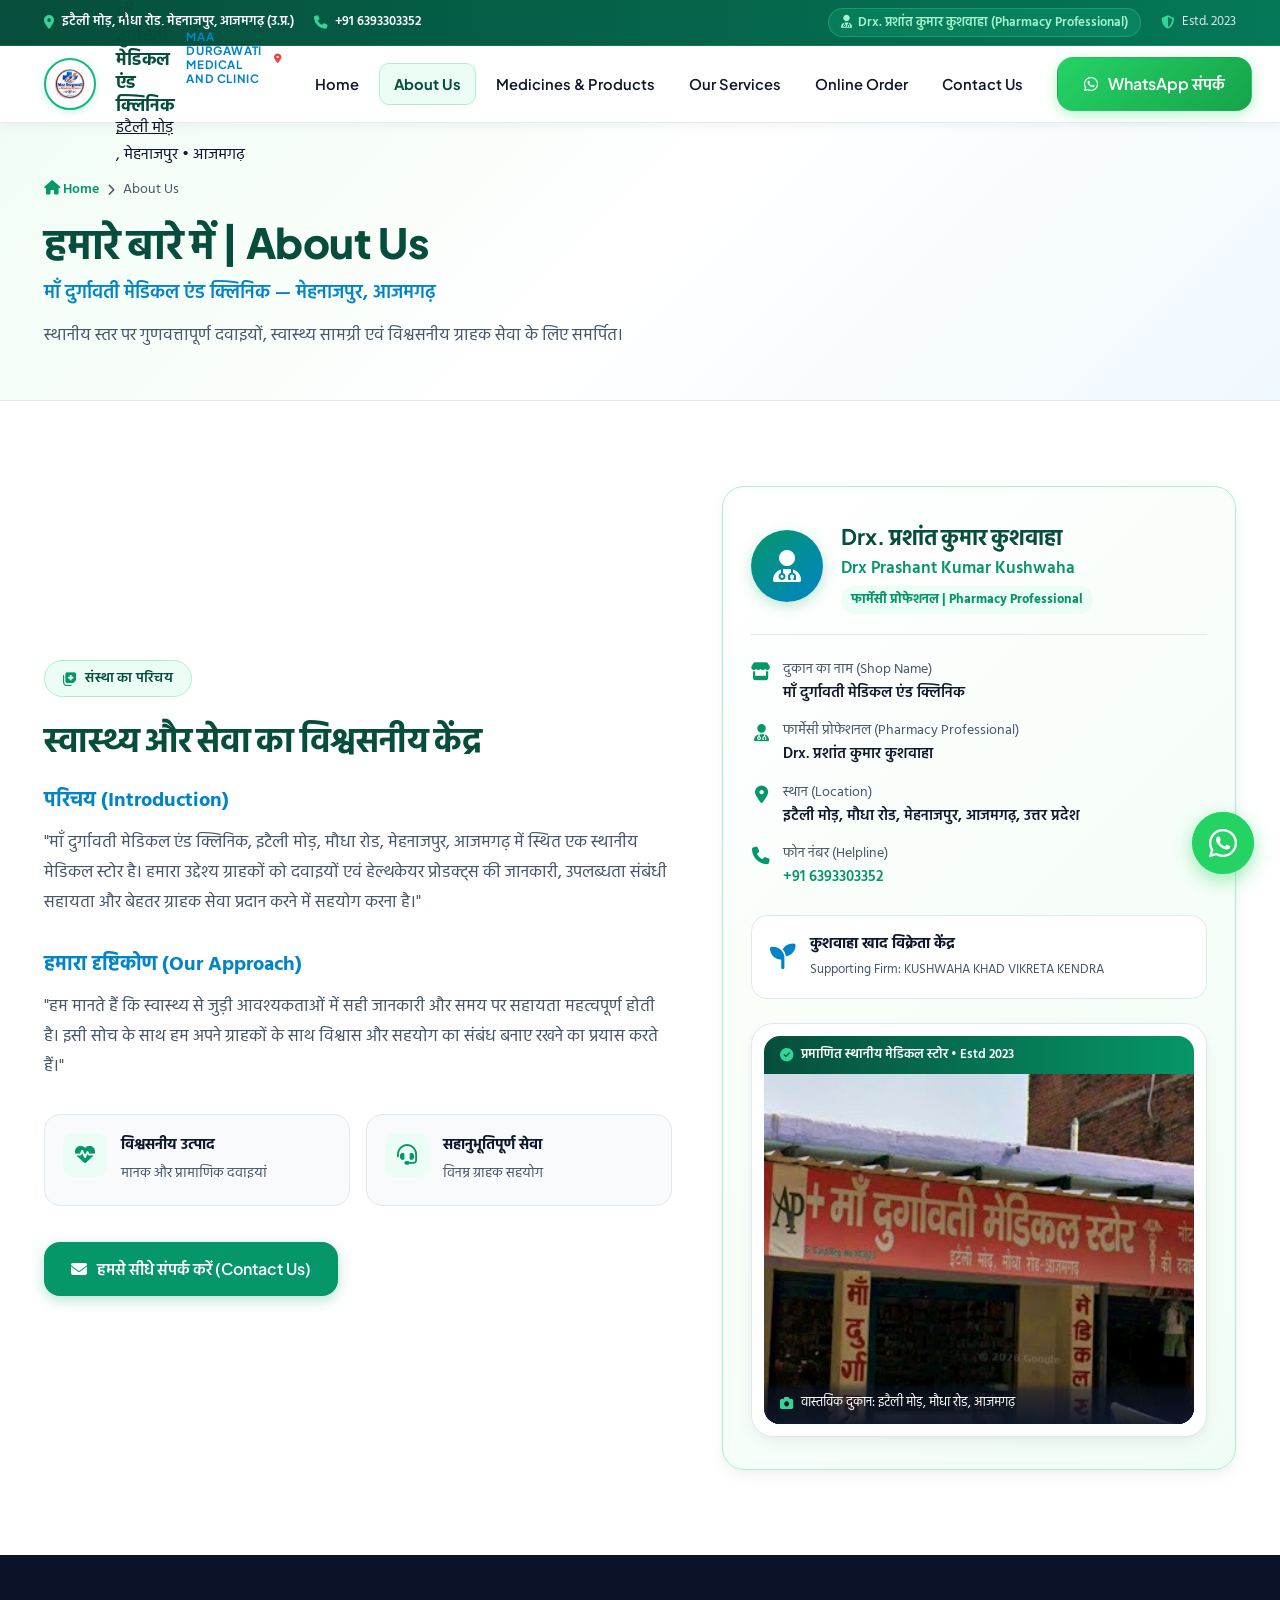
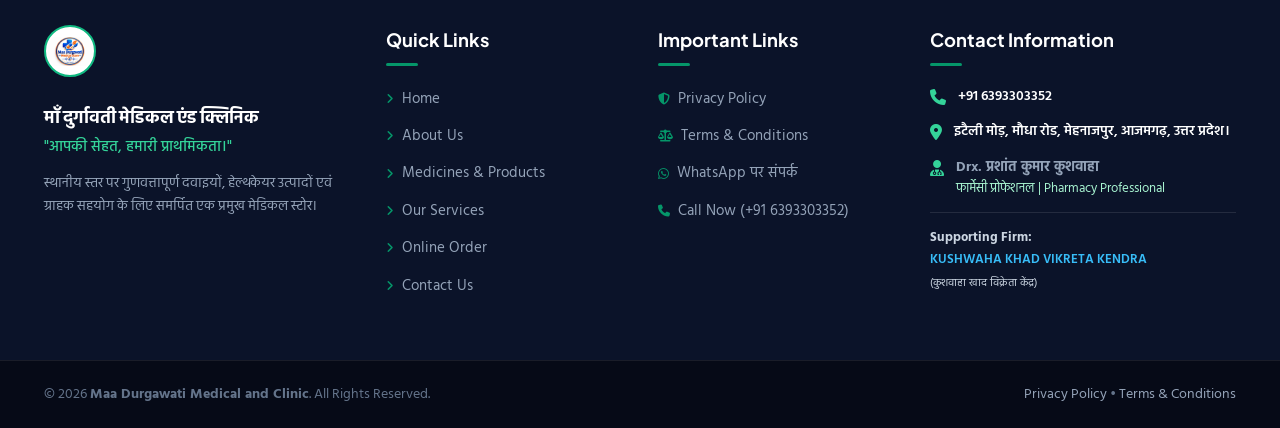
==== commit eb631756: "feat: update header location link, personal home delivery copy, and pharmacist professional designat" ====
--- a/about.html
+++ b/about.html
@@ -5,7 +5,7 @@
   <meta name="viewport" content="width=device-width, initial-scale=1.0">
   <title>हमारे बारे में | About Us - माँ दुर्गावती मेडिकल एंड क्लिनिक, मेहनाजपुर</title>
   
-  <meta name="description" content="माँ दुर्गावती मेडिकल एंड क्लिनिक (Maa Durgawati Medical and Clinic) के बारे में जानें। प्रोप्राइटर Drx Prashant Kumar Kushwaha, इटैली मोड़, मौधा रोड, मेहनाजपुर, आजमगढ़।">
+  <meta name="description" content="माँ दुर्गावती मेडिकल एंड क्लिनिक (Maa Durgawati Medical and Clinic) के बारे में जानें। फार्मेसी प्रोफेशनल Drx. प्रशांत कुमार कुशवाहा, इटैली मोड़, मौधा रोड, मेहनाजपुर, आजमगढ़।">
   <meta name="keywords" content="About Maa Durgawati Medical, माँ दुर्गावती मेडिकल स्टोर परिचय, Drx Prashant Kumar Kushwaha, Mehnajpur medical store, Kushwaha Khad Vikreta Kendra">
   
   <link rel="icon" type="image/svg+xml" href="assets/favicon.svg">
@@ -33,7 +33,7 @@
         </div>
       </div>
       <div class="top-bar-info">
-        <span class="top-bar-badge"><i class="fa-solid fa-user-doctor"></i> Drx Prashant Kumar Kushwaha</span>
+        <span class="top-bar-badge"><i class="fa-solid fa-user-doctor"></i> Drx. प्रशांत कुमार कुशवाहा (Pharmacy Professional)</span>
         <span class="top-bar-item"><i class="fa-solid fa-shield-halved"></i> Estd. 2023</span>
       </div>
     </div>
@@ -48,7 +48,7 @@
           <span class="brand-title-hi">माँ दुर्गावती मेडिकल एंड क्लिनिक</span>
           <span class="brand-title-en">MAA DURGAWATI MEDICAL AND CLINIC</span>
           <span class="brand-tagline-sub">
-            <i class="fa-solid fa-location-dot"></i> इटैली मोड़, मेहनाजपुर • आजमगढ़
+            <i class="fa-solid fa-location-dot"></i> <a href="https://www.google.com/maps/place/Maa+Durgawati+Clinic+and+Medical+Store/@25.6872601,83.0952407,56m/data=!3m1!1e3!4m6!3m5!1s0x3991db16aa63c009:0x560fa03325085ea8!8m2!3d25.6871785!4d83.0952048!16s%2Fg%2F11vxgr2db2" target="_blank" rel="noopener noreferrer" style="color: inherit; text-decoration: underline;">इटैली मोड़</a>, मेहनाजपुर • आजमगढ़
           </span>
         </div>
       </a>
@@ -168,9 +168,9 @@
                   <i class="fa-solid fa-user-doctor"></i>
                 </div>
                 <div class="profile-title-area">
-                  <h3>Drx Prashant Kumar Kushwaha</h3>
-                  <div class="hindi-name">डॉ. प्राशांत कुमार कुशवाहा</div>
-                  <span class="designation">दुकान संचालक / प्रोप्राइटर</span>
+                  <h3>Drx. प्रशांत कुमार कुशवाहा</h3>
+                  <div class="hindi-name">Drx Prashant Kumar Kushwaha</div>
+                  <span class="designation" style="color: var(--primary-color); font-weight: 700;">फार्मेसी प्रोफेशनल | Pharmacy Professional</span>
                 </div>
               </div>
 
@@ -184,10 +184,10 @@
                 </div>
 
                 <div class="profile-detail-row">
-                  <i class="fa-solid fa-user-tie"></i>
+                  <i class="fa-solid fa-user-doctor"></i>
                   <div>
-                    <span class="label">संपर्क व्यक्ति / प्रोप्राइटर</span>
-                    <span class="value">Drx Prashant Kumar Kushwaha</span>
+                    <span class="label">फार्मेसी प्रोफेशनल (Pharmacy Professional)</span>
+                    <span class="value">Drx. प्रशांत कुमार कुशवाहा</span>
                   </div>
                 </div>
 
@@ -288,7 +288,10 @@
           </li>
           <li>
             <i class="fa-solid fa-user-doctor"></i>
-            <div><strong>Drx Prashant Kumar Kushwaha</strong></div>
+            <div>
+              <strong>Drx. प्रशांत कुमार कुशवाहा</strong>
+              <div style="font-size: 0.82rem; color: #a7f3d0;">फार्मेसी प्रोफेशनल | Pharmacy Professional</div>
+            </div>
           </li>
         </ul>
         <div class="footer-supporting-note">
--- a/css/style.css
+++ b/css/style.css
@@ -2390,3 +2390,709 @@
   border-left-color: #f59e0b;
   color: #92400e;
 }
+
+
+/* ==========================================================================
+   NEW HERO SECTION: ASYMMETRICAL EDITORIAL SPLIT (No floating cards)
+   ========================================================================== */
+.hero-editorial-section {
+  position: relative;
+  background: linear-gradient(135deg, #f0fdf4 0%, #ffffff 42%, #eff6ff 100%);
+  padding: 70px 0 85px 0;
+  border-bottom: 1px solid var(--border-color);
+  overflow: hidden;
+}
+
+.hero-editorial-grid {
+  display: grid;
+  grid-template-columns: 1.15fr 0.85fr;
+  align-items: center;
+  gap: 48px;
+  position: relative;
+  z-index: 2;
+}
+
+.hero-live-pill {
+  display: inline-flex;
+  align-items: center;
+  gap: 8px;
+  padding: 7px 18px;
+  background-color: #ffffff;
+  color: var(--primary-dark);
+  border: 1px solid var(--primary-border);
+  border-radius: var(--radius-full);
+  font-size: 0.88rem;
+  font-weight: 600;
+  margin-bottom: 20px;
+  box-shadow: var(--shadow-xs);
+}
+
+.hero-live-pill .live-dot {
+  width: 9px;
+  height: 9px;
+  border-radius: 50%;
+  background-color: #10b981;
+  box-shadow: 0 0 0 3px rgba(16, 185, 129, 0.3);
+  animation: pulse 2s infinite;
+}
+
+.hero-editorial-title {
+  font-family: var(--font-heading);
+  font-size: 3.2rem;
+  font-weight: 800;
+  color: var(--primary-dark);
+  line-height: 1.2;
+  margin-bottom: 12px;
+  letter-spacing: -0.5px;
+}
+
+.hero-editorial-sub {
+  font-size: 1.25rem;
+  font-weight: 700;
+  color: var(--secondary-color);
+  margin-bottom: 18px;
+  line-height: 1.45;
+}
+
+.hero-editorial-desc {
+  font-size: 1.08rem;
+  color: var(--text-muted);
+  line-height: 1.75;
+  margin-bottom: 26px;
+  max-width: 630px;
+}
+
+.hero-delivery-highlights {
+  display: flex;
+  flex-direction: column;
+  gap: 10px;
+  margin-bottom: 30px;
+}
+
+.hero-highlight-pill {
+  display: inline-flex;
+  align-items: center;
+  gap: 10px;
+  background-color: #ffffff;
+  border: 1px solid #d1fae5;
+  padding: 8px 16px;
+  border-radius: var(--radius-sm);
+  font-size: 0.94rem;
+  font-weight: 600;
+  color: var(--primary-dark);
+  box-shadow: 0 1px 3px rgba(0,0,0,0.03);
+}
+
+.hero-highlight-pill i {
+  color: #10b981;
+  font-size: 1.05rem;
+}
+
+.hero-editorial-actions {
+  display: flex;
+  align-items: center;
+  gap: 14px;
+  flex-wrap: wrap;
+}
+
+/* Editorial Visual Side (Right Column) */
+.hero-editorial-visual {
+  position: relative;
+  display: flex;
+  flex-direction: column;
+  gap: 18px;
+}
+
+.hero-visual-frame {
+  position: relative;
+  border-radius: 28px 8px 28px 8px;
+  overflow: hidden;
+  box-shadow: 0 20px 40px -10px rgba(5, 150, 105, 0.22), 0 8px 16px -4px rgba(15, 23, 42, 0.08);
+  border: 4px solid #ffffff;
+  background-color: #ffffff;
+}
+
+.hero-visual-frame img {
+  width: 100%;
+  height: 380px;
+  object-fit: cover;
+  object-position: center top;
+  display: block;
+  transition: transform 0.6s ease;
+}
+
+.hero-visual-frame:hover img {
+  transform: scale(1.025);
+}
+
+.hero-editorial-delivery-banner {
+  background: linear-gradient(135deg, #ffffff 0%, #f0fdf4 100%);
+  border: 1.5px solid var(--primary-border);
+  border-radius: var(--radius-md);
+  padding: 20px 22px;
+  box-shadow: var(--shadow-sm);
+}
+
+.delivery-banner-badge {
+  display: inline-flex;
+  align-items: center;
+  gap: 6px;
+  background-color: #d1fae5;
+  color: #065f46;
+  font-size: 0.78rem;
+  font-weight: 700;
+  padding: 4px 10px;
+  border-radius: var(--radius-full);
+  margin-bottom: 8px;
+  text-transform: uppercase;
+  letter-spacing: 0.4px;
+}
+
+.hero-editorial-delivery-banner h4 {
+  font-family: var(--font-heading);
+  font-size: 1.12rem;
+  font-weight: 700;
+  color: var(--primary-dark);
+  margin-bottom: 6px;
+  display: flex;
+  align-items: center;
+  gap: 8px;
+}
+
+.hero-editorial-delivery-banner p {
+  font-size: 0.92rem;
+  color: var(--text-main);
+  line-height: 1.55;
+  margin-bottom: 10px;
+}
+
+.delivery-banner-footer {
+  display: flex;
+  justify-content: space-between;
+  align-items: center;
+  flex-wrap: wrap;
+  gap: 8px;
+  padding-top: 10px;
+  border-top: 1px dashed #a7f3d0;
+  font-size: 0.82rem;
+  color: var(--text-muted);
+}
+
+.delivery-banner-footer strong {
+  color: var(--primary-color);
+}
+
+@media (max-width: 980px) {
+  .hero-editorial-grid {
+    grid-template-columns: 1fr;
+    gap: 40px;
+  }
+  .hero-editorial-title {
+    font-size: 2.4rem;
+  }
+  .hero-visual-frame img {
+    height: 320px;
+  }
+}
+
+@media (max-width: 600px) {
+  .hero-editorial-title {
+    font-size: 1.95rem;
+  }
+  .hero-editorial-actions {
+    flex-direction: column;
+    width: 100%;
+  }
+  .hero-editorial-actions .btn {
+    width: 100%;
+  }
+  .hero-visual-frame img {
+    height: 240px;
+  }
+}
+
+/* ==========================================================================
+   ONLINE MEDICINE ORDER SYSTEM & DELIVERY CALCULATOR
+   ========================================================================== */
+.order-system-section {
+  padding: 60px 0 90px 0;
+  background-color: #f8fafc;
+}
+
+.personal-delivery-highlight-banner {
+  background: linear-gradient(135deg, #064e3b 0%, #047857 60%, #059669 100%);
+  color: #ffffff;
+  border-radius: var(--radius-lg);
+  padding: 26px 30px;
+  margin-bottom: 45px;
+  display: flex;
+  align-items: center;
+  justify-content: space-between;
+  gap: 24px;
+  box-shadow: 0 10px 25px -4px rgba(5, 150, 105, 0.25);
+  flex-wrap: wrap;
+}
+
+.personal-delivery-content h3 {
+  font-family: var(--font-heading);
+  font-size: 1.45rem;
+  font-weight: 800;
+  color: #ffffff;
+  margin-bottom: 6px;
+  display: flex;
+  align-items: center;
+  gap: 10px;
+}
+
+.personal-delivery-content p {
+  font-size: 1.02rem;
+  color: #d1fae5;
+  line-height: 1.6;
+}
+
+.personal-delivery-badges {
+  display: flex;
+  gap: 10px;
+  flex-wrap: wrap;
+}
+
+.delivery-pill-tag {
+  background: rgba(255, 255, 255, 0.2);
+  backdrop-filter: blur(8px);
+  color: #ffffff;
+  padding: 6px 14px;
+  border-radius: var(--radius-full);
+  font-size: 0.85rem;
+  font-weight: 600;
+  border: 1px solid rgba(255, 255, 255, 0.3);
+}
+
+/* Two-Column Grid */
+.order-system-grid {
+  display: grid;
+  grid-template-columns: 1.18fr 0.82fr;
+  gap: 36px;
+  align-items: start;
+}
+
+.order-form-panel {
+  background: #ffffff;
+  border: 1px solid var(--border-color);
+  border-radius: var(--radius-lg);
+  padding: 36px 32px;
+  box-shadow: var(--shadow-sm);
+}
+
+.form-step-section {
+  margin-bottom: 32px;
+  padding-bottom: 28px;
+  border-bottom: 1px solid var(--border-light);
+}
+
+.form-step-section:last-child {
+  border-bottom: none;
+  margin-bottom: 0;
+  padding-bottom: 0;
+}
+
+.form-step-header {
+  display: flex;
+  align-items: center;
+  gap: 12px;
+  margin-bottom: 18px;
+}
+
+.form-step-number {
+  width: 34px;
+  height: 34px;
+  border-radius: 50%;
+  background: linear-gradient(135deg, var(--primary-color), var(--primary-dark));
+  color: #ffffff;
+  font-weight: 800;
+  font-size: 0.95rem;
+  display: flex;
+  align-items: center;
+  justify-content: center;
+  flex-shrink: 0;
+}
+
+.form-step-header h3 {
+  font-family: var(--font-heading);
+  font-size: 1.25rem;
+  font-weight: 700;
+  color: var(--primary-dark);
+}
+
+/* Multiple Medicines Builder */
+.medicine-builder-box {
+  background: #f8fafc;
+  border: 1px solid var(--border-color);
+  border-radius: var(--radius-md);
+  padding: 20px;
+  margin-bottom: 18px;
+}
+
+.medicine-row-inputs {
+  display: grid;
+  grid-template-columns: 2fr 1fr 1fr auto;
+  gap: 12px;
+  align-items: end;
+}
+
+@media (max-width: 680px) {
+  .medicine-row-inputs {
+    grid-template-columns: 1fr;
+  }
+}
+
+.btn-add-medicine {
+  background: var(--primary-color);
+  color: #ffffff;
+  border: none;
+  border-radius: var(--radius-sm);
+  padding: 12px 18px;
+  font-weight: 700;
+  font-size: 0.92rem;
+  cursor: pointer;
+  display: inline-flex;
+  align-items: center;
+  justify-content: center;
+  gap: 6px;
+  transition: var(--transition);
+  height: 48px;
+}
+
+.btn-add-medicine:hover {
+  background: var(--primary-hover);
+}
+
+/* Medicine List Table */
+.medicine-items-table {
+  width: 100%;
+  border-collapse: collapse;
+  margin-top: 14px;
+  font-size: 0.92rem;
+}
+
+.medicine-items-table th {
+  background: #f1f5f9;
+  color: var(--text-muted);
+  font-weight: 700;
+  padding: 10px 12px;
+  text-align: left;
+  border-radius: var(--radius-xs);
+}
+
+.medicine-items-table td {
+  padding: 12px;
+  border-bottom: 1px solid #f1f5f9;
+  color: var(--text-main);
+  vertical-align: middle;
+}
+
+.btn-remove-item {
+  background: none;
+  border: none;
+  color: #ef4444;
+  cursor: pointer;
+  font-size: 1.05rem;
+  padding: 4px 8px;
+  border-radius: 4px;
+  transition: var(--transition);
+}
+
+.btn-remove-item:hover {
+  background: #fee2e2;
+}
+
+/* Prescription Upload Box */
+.prescription-upload-box {
+  border: 2px dashed #cbd5e1;
+  border-radius: var(--radius-md);
+  padding: 24px;
+  text-align: center;
+  background: #fbfdff;
+  transition: var(--transition);
+  cursor: pointer;
+  position: relative;
+}
+
+.prescription-upload-box:hover {
+  border-color: var(--primary-color);
+  background: #f0fdf4;
+}
+
+.prescription-upload-box input[type="file"] {
+  position: absolute;
+  top: 0;
+  left: 0;
+  width: 100%;
+  height: 100%;
+  opacity: 0;
+  cursor: pointer;
+}
+
+.upload-icon-circle {
+  width: 52px;
+  height: 52px;
+  border-radius: 50%;
+  background: #ecfdf5;
+  color: var(--primary-color);
+  display: flex;
+  align-items: center;
+  justify-content: center;
+  font-size: 1.5rem;
+  margin: 0 auto 10px auto;
+}
+
+.prescription-preview-area {
+  display: none;
+  margin-top: 14px;
+  padding: 12px 16px;
+  background: #ffffff;
+  border: 1px solid #d1fae5;
+  border-radius: var(--radius-sm);
+  align-items: center;
+  justify-content: space-between;
+}
+
+.prescription-preview-area.active {
+  display: flex;
+}
+
+/* Map Picker Container */
+.map-picker-container {
+  margin-top: 16px;
+  border-radius: var(--radius-md);
+  overflow: hidden;
+  border: 1.5px solid var(--border-color);
+  background: #ffffff;
+}
+
+.map-picker-toolbar {
+  display: flex;
+  justify-content: space-between;
+  align-items: center;
+  padding: 10px 14px;
+  background: #f8fafc;
+  border-bottom: 1px solid var(--border-color);
+  flex-wrap: wrap;
+  gap: 8px;
+}
+
+.btn-gps-locate {
+  background: #ffffff;
+  border: 1px solid #cbd5e1;
+  padding: 7px 14px;
+  border-radius: var(--radius-sm);
+  font-size: 0.85rem;
+  font-weight: 600;
+  color: var(--text-main);
+  cursor: pointer;
+  display: inline-flex;
+  align-items: center;
+  gap: 6px;
+  transition: var(--transition);
+}
+
+.btn-gps-locate:hover {
+  border-color: var(--primary-color);
+  color: var(--primary-color);
+}
+
+.quick-locations-wrap {
+  display: flex;
+  gap: 6px;
+  flex-wrap: wrap;
+}
+
+.quick-loc-btn {
+  background: #e2e8f0;
+  border: none;
+  padding: 4px 10px;
+  border-radius: var(--radius-full);
+  font-size: 0.78rem;
+  font-weight: 600;
+  color: #334155;
+  cursor: pointer;
+  transition: var(--transition);
+}
+
+.quick-loc-btn:hover {
+  background: var(--primary-light);
+  color: var(--primary-dark);
+}
+
+#orderInteractiveMap {
+  width: 100%;
+  height: 280px;
+  background: #e2e8f0;
+}
+
+/* Right Column: Live Delivery Calculator Card */
+.order-calc-panel {
+  position: sticky;
+  top: calc(var(--header-height) + 20px);
+}
+
+.delivery-calc-card {
+  background: #ffffff;
+  border: 1.5px solid #bbf7d0;
+  border-radius: var(--radius-lg);
+  padding: 28px 24px;
+  box-shadow: 0 10px 25px -3px rgba(16, 185, 129, 0.12), 0 4px 6px -2px rgba(15, 23, 42, 0.04);
+}
+
+.delivery-calc-card h3 {
+  font-family: var(--font-heading);
+  font-size: 1.35rem;
+  font-weight: 800;
+  color: var(--primary-dark);
+  margin-bottom: 16px;
+  display: flex;
+  align-items: center;
+  gap: 8px;
+}
+
+.calc-breakdown-list {
+  display: flex;
+  flex-direction: column;
+  gap: 12px;
+  margin-bottom: 20px;
+}
+
+.calc-row {
+  display: flex;
+  justify-content: space-between;
+  align-items: center;
+  font-size: 0.95rem;
+  color: var(--text-muted);
+}
+
+.calc-row.highlight {
+  font-size: 1.15rem;
+  font-weight: 800;
+  color: var(--text-main);
+  padding-top: 14px;
+  border-top: 1.5px dashed var(--border-color);
+  margin-top: 6px;
+}
+
+.calc-row.highlight .total-price {
+  color: var(--primary-color);
+  font-size: 1.35rem;
+}
+
+/* Delivery Status Badges */
+.delivery-status-box {
+  border-radius: var(--radius-md);
+  padding: 14px 16px;
+  font-size: 0.9rem;
+  font-weight: 600;
+  line-height: 1.5;
+  margin-bottom: 18px;
+  display: flex;
+  align-items: flex-start;
+  gap: 10px;
+}
+
+.delivery-status-box.free {
+  background-color: #ecfdf5;
+  border: 1.5px solid #a7f3d0;
+  color: #065f46;
+}
+
+.delivery-status-box.paid {
+  background-color: #eff6ff;
+  border: 1.5px solid #bfdbfe;
+  color: #1e40af;
+}
+
+.delivery-status-box.confirm {
+  background-color: #fffbeb;
+  border: 1.5px solid #fde68a;
+  color: #92400e;
+}
+
+.delivery-status-box.unknown {
+  background-color: #f1f5f9;
+  border: 1.5px solid #cbd5e1;
+  color: #475569;
+}
+
+/* Delivery Rules Reference Table */
+.rules-reference-table {
+  background: #f8fafc;
+  border: 1px solid var(--border-color);
+  border-radius: var(--radius-sm);
+  padding: 14px;
+  margin-bottom: 20px;
+  font-size: 0.82rem;
+}
+
+.rules-reference-table h5 {
+  font-size: 0.85rem;
+  font-weight: 700;
+  color: var(--text-main);
+  margin-bottom: 8px;
+  display: flex;
+  align-items: center;
+  gap: 6px;
+}
+
+.rules-table-grid {
+  display: grid;
+  grid-template-columns: 1fr 1fr 1fr;
+  gap: 6px;
+  text-align: center;
+}
+
+.rules-table-grid .col-header {
+  font-weight: 700;
+  background: #e2e8f0;
+  padding: 5px;
+  border-radius: 4px;
+  color: #334155;
+}
+
+.rules-table-grid .col-cell {
+  background: #ffffff;
+  padding: 5px;
+  border-radius: 4px;
+  border: 1px solid #e2e8f0;
+  color: #475569;
+}
+
+.btn-whatsapp-order {
+  width: 100%;
+  display: flex;
+  align-items: center;
+  justify-content: center;
+  gap: 10px;
+  padding: 15px 20px;
+  background: linear-gradient(135deg, #25d366 0%, #16a34a 100%);
+  color: #ffffff;
+  border: none;
+  border-radius: var(--radius-md);
+  font-family: var(--font-heading);
+  font-size: 1.05rem;
+  font-weight: 800;
+  cursor: pointer;
+  box-shadow: 0 4px 16px rgba(37, 211, 102, 0.35);
+  transition: var(--transition);
+}
+
+.btn-whatsapp-order:hover {
+  background: linear-gradient(135deg, #16a34a 0%, #15803d 100%);
+  transform: translateY(-2px);
+  box-shadow: 0 6px 20px rgba(37, 211, 102, 0.45);
+}
+
+@media (max-width: 960px) {
+  .order-system-grid {
+    grid-template-columns: 1fr;
+  }
+  .order-calc-panel {
+    position: static;
+  }
+}
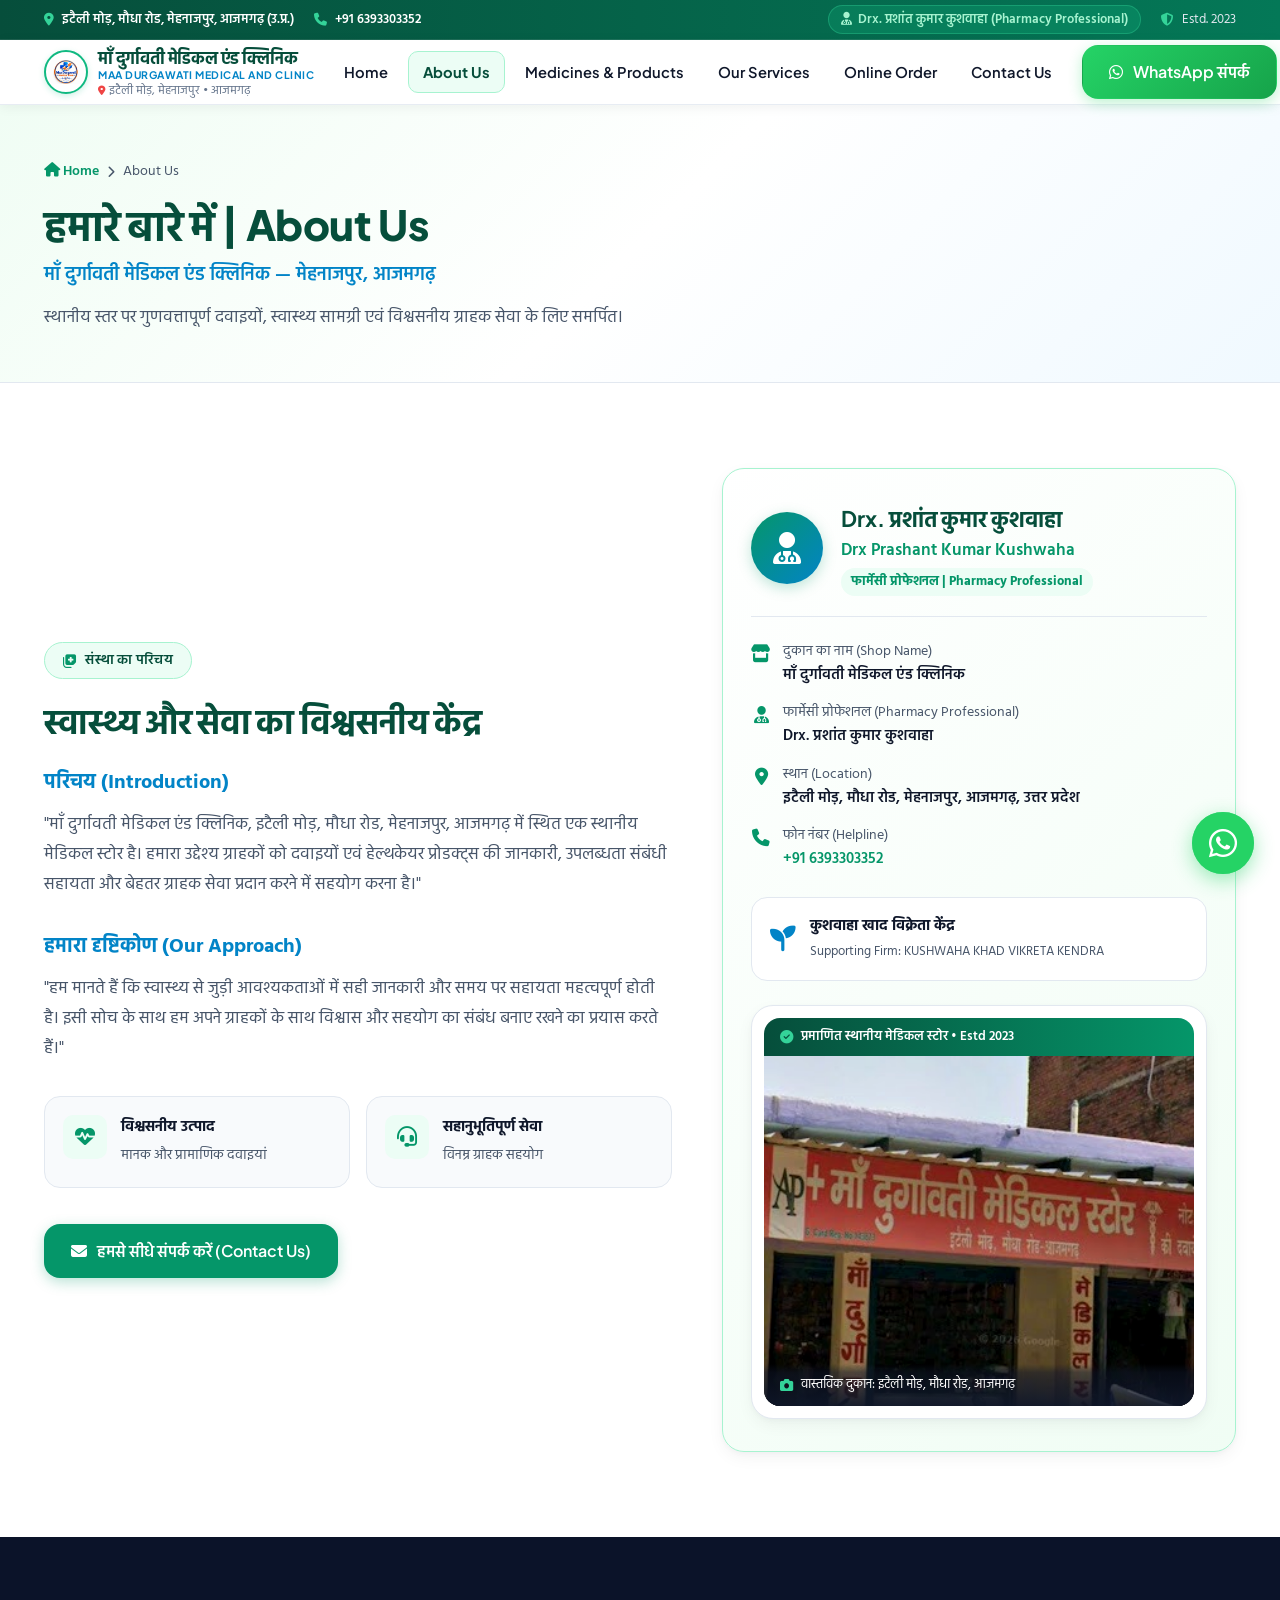
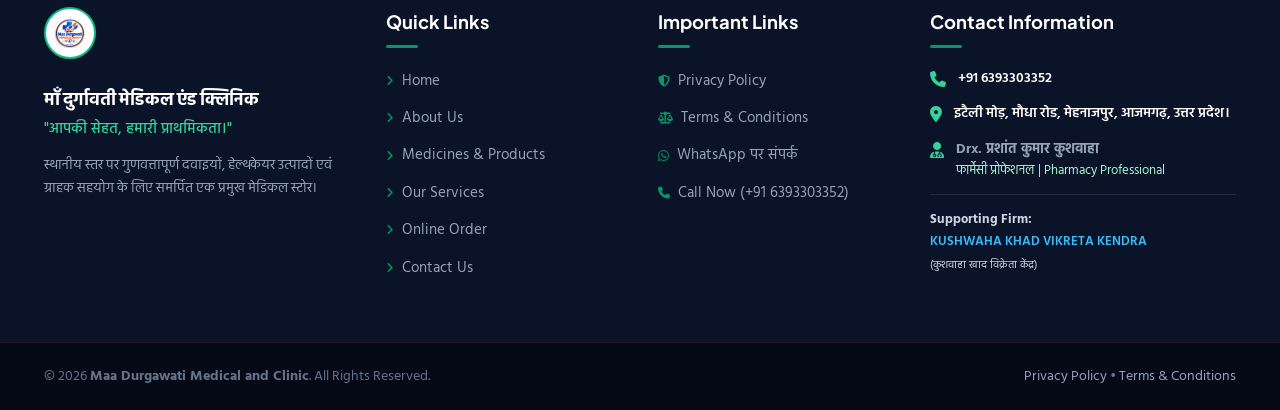
==== commit 8695d248: "feat: complete homepage UI & healthcare enhancement with 8 service cards, compact header, family cli" ====
--- a/about.html
+++ b/about.html
@@ -48,7 +48,7 @@
           <span class="brand-title-hi">माँ दुर्गावती मेडिकल एंड क्लिनिक</span>
           <span class="brand-title-en">MAA DURGAWATI MEDICAL AND CLINIC</span>
           <span class="brand-tagline-sub">
-            <i class="fa-solid fa-location-dot"></i> <a href="https://www.google.com/maps/place/Maa+Durgawati+Clinic+and+Medical+Store/@25.6872601,83.0952407,56m/data=!3m1!1e3!4m6!3m5!1s0x3991db16aa63c009:0x560fa03325085ea8!8m2!3d25.6871785!4d83.0952048!16s%2Fg%2F11vxgr2db2" target="_blank" rel="noopener noreferrer" style="color: inherit; text-decoration: underline;">इटैली मोड़</a>, मेहनाजपुर • आजमगढ़
+            <i class="fa-solid fa-location-dot"></i> इटैली मोड़, मेहनाजपुर • आजमगढ़
           </span>
         </div>
       </a>
--- a/css/style.css
+++ b/css/style.css
@@ -55,7 +55,7 @@
   --radius-lg: 22px;
   --radius-full: 9999px;
   
-  --header-height: 76px;
+  --header-height: 64px;
   --transition: all 0.25s cubic-bezier(0.16, 1, 0.3, 1);
 }
 
@@ -192,8 +192,8 @@
 .top-bar {
   background: linear-gradient(90deg, #064e3b 0%, #047857 100%);
   color: #ecfdf5;
-  font-size: 0.84rem;
-  padding: 8px 0;
+  font-size: 0.81rem;
+  padding: 5px 0;
   border-bottom: 1px solid rgba(255, 255, 255, 0.1);
   position: relative;
   z-index: 990;
@@ -275,26 +275,26 @@
   align-items: center;
   justify-content: space-between;
   height: var(--header-height);
-  gap: 20px;
+  gap: 16px;
 }
 
 /* Brand Logo Block */
 .brand-logo {
   display: flex;
   align-items: center;
-  gap: 12px;
+  gap: 10px;
   flex-shrink: 0;
   text-decoration: none;
 }
 
 .official-logo-img {
-  height: 52px;
-  width: 52px;
+  height: 44px;
+  width: 44px;
   border-radius: 50%;
   object-fit: contain;
   background-color: #ffffff;
   padding: 2px;
-  box-shadow: 0 2px 8px rgba(16, 185, 129, 0.2);
+  box-shadow: 0 2px 6px rgba(16, 185, 129, 0.2);
   border: 2px solid #10b981;
   flex-shrink: 0;
   transition: var(--transition);
@@ -302,7 +302,7 @@
 
 .brand-logo:hover .official-logo-img {
   transform: scale(1.05);
-  box-shadow: 0 4px 14px rgba(5, 150, 105, 0.3);
+  box-shadow: 0 4px 10px rgba(5, 150, 105, 0.25);
 }
 
 .brand-text-block {
@@ -313,26 +313,28 @@
 
 .brand-title-hi {
   font-family: var(--font-heading);
-  font-size: 1.15rem;
+  font-size: 1.08rem;
   font-weight: 700;
   color: var(--primary-dark);
-  line-height: 1.25;
+  line-height: 1.35;
   letter-spacing: -0.2px;
+  display: block;
 }
 
 .brand-title-en {
   font-family: var(--font-heading);
-  font-size: 0.72rem;
+  font-size: 0.65rem;
   font-weight: 700;
   color: var(--secondary-color);
-  letter-spacing: 0.6px;
+  letter-spacing: 0.5px;
   line-height: 1.2;
+  display: block;
 }
 
 .brand-tagline-sub {
-  font-size: 0.68rem;
+  font-size: 0.72rem;
   color: var(--text-subtle);
-  line-height: 1.2;
+  line-height: 1.25;
   display: flex;
   align-items: center;
   gap: 4px;
@@ -494,26 +496,39 @@
 
 @media (max-width: 600px) {
   :root {
-    --header-height: 68px;
+    --header-height: 64px;
+  }
+  .site-header {
+    padding: 2px 0;
+  }
+  .header-inner {
+    padding: 4px 0;
+    min-height: 56px;
+  }
+  .brand-logo {
+    gap: 8px;
   }
   .brand-title-hi {
-    font-size: 0.98rem;
+    font-size: 0.96rem;
+    line-height: 1.35;
   }
   .brand-title-en {
-    font-size: 0.65rem;
+    font-size: 0.60rem;
+    line-height: 1.2;
   }
   .brand-tagline-sub {
-    display: none;
+    display: none !important;
   }
   .official-logo-img {
-    height: 44px;
-    width: 44px;
+    height: 42px;
+    width: 42px;
   }
   .btn-header-wa span {
     display: none;
   }
   .btn-header-wa {
-    padding: 8px 12px;
+    padding: 7px 11px;
+    font-size: 0.9rem;
   }
 }
 
@@ -3096,3 +3111,499 @@
     position: static;
   }
 }
+
+/* ==========================================================================
+   ENHANCED HEALTHCARE SERVICES SECTION (8 Services Grid)
+   ========================================================================== */
+.healthcare-services-section {
+  background-color: #f8fafc;
+  border-bottom: 1px solid var(--border-color);
+  padding: 70px 0 85px 0;
+}
+
+.healthcare-services-grid {
+  display: grid;
+  grid-template-columns: repeat(4, 1fr);
+  gap: 24px;
+}
+
+.healthcare-service-card {
+  background: #ffffff;
+  border: 1px solid var(--border-color);
+  border-radius: var(--radius-md);
+  overflow: hidden;
+  box-shadow: var(--shadow-sm);
+  display: flex;
+  flex-direction: column;
+  transition: var(--transition);
+}
+
+.healthcare-service-card:hover {
+  transform: translateY(-6px);
+  box-shadow: 0 16px 32px -6px rgba(15, 23, 42, 0.1), 0 4px 12px -2px rgba(5, 150, 105, 0.12);
+  border-color: #a7f3d0;
+}
+
+.service-card-img-wrap {
+  position: relative;
+  width: 100%;
+  height: 190px;
+  overflow: hidden;
+  background-color: #e2e8f0;
+}
+
+.service-card-img-wrap img {
+  width: 100%;
+  height: 100%;
+  object-fit: cover;
+  transition: transform 0.5s ease;
+}
+
+.healthcare-service-card:hover .service-card-img-wrap img {
+  transform: scale(1.06);
+}
+
+.service-card-badge {
+  position: absolute;
+  top: 12px;
+  left: 12px;
+  background: rgba(6, 78, 59, 0.88);
+  backdrop-filter: blur(8px);
+  color: #ffffff;
+  padding: 4px 12px;
+  border-radius: var(--radius-full);
+  font-size: 0.74rem;
+  font-weight: 700;
+  letter-spacing: 0.3px;
+  display: inline-flex;
+  align-items: center;
+  gap: 5px;
+}
+
+.service-card-body {
+  padding: 20px;
+  display: flex;
+  flex-direction: column;
+  flex-grow: 1;
+}
+
+.service-card-body h3 {
+  font-family: var(--font-heading);
+  font-size: 1.15rem;
+  font-weight: 700;
+  color: var(--text-main);
+  margin-bottom: 2px;
+  line-height: 1.35;
+}
+
+.service-card-body .service-en-title {
+  font-size: 0.8rem;
+  font-weight: 600;
+  color: var(--secondary-color);
+  margin-bottom: 12px;
+  display: block;
+}
+
+.service-card-body p {
+  font-size: 0.88rem;
+  color: var(--text-muted);
+  line-height: 1.6;
+  margin-bottom: 20px;
+  flex-grow: 1;
+}
+
+.service-card-footer {
+  margin-top: auto;
+  border-top: 1px solid var(--border-light);
+  padding-top: 14px;
+}
+
+.btn-service-enquire {
+  width: 100%;
+  display: inline-flex;
+  align-items: center;
+  justify-content: center;
+  gap: 8px;
+  padding: 9px 14px;
+  background-color: var(--primary-light);
+  color: var(--primary-dark);
+  border: 1px solid var(--primary-border);
+  border-radius: var(--radius-sm);
+  font-weight: 600;
+  font-size: 0.86rem;
+  transition: var(--transition);
+  text-decoration: none;
+}
+
+.btn-service-enquire:hover {
+  background-color: var(--primary-color);
+  color: #ffffff;
+  border-color: var(--primary-color);
+}
+
+@media (max-width: 1200px) {
+  .healthcare-services-grid {
+    grid-template-columns: repeat(3, 1fr);
+  }
+}
+
+@media (max-width: 860px) {
+  .healthcare-services-grid {
+    grid-template-columns: repeat(2, 1fr);
+    gap: 18px;
+  }
+}
+
+@media (max-width: 540px) {
+  .healthcare-services-grid {
+    grid-template-columns: 1fr;
+  }
+  .service-card-img-wrap {
+    height: 180px;
+  }
+}
+
+/* ==========================================================================
+   DOCTOR / CLINIC INTRODUCTION SECTION
+   ========================================================================== */
+.doctor-clinic-intro-section {
+  padding: 80px 0;
+  background: #ffffff;
+  border-bottom: 1px solid var(--border-color);
+}
+
+.doctor-intro-grid {
+  display: grid;
+  grid-template-columns: 0.85fr 1.15fr;
+  gap: 50px;
+  align-items: center;
+}
+
+.doctor-photo-card {
+  position: relative;
+  border-radius: 24px;
+  overflow: hidden;
+  box-shadow: 0 16px 36px -8px rgba(15, 23, 42, 0.12), 0 4px 12px -2px rgba(5, 150, 105, 0.12);
+  border: 4px solid #ffffff;
+  background: #ffffff;
+}
+
+.doctor-photo-card img {
+  width: 100%;
+  height: 440px;
+  object-fit: cover;
+  object-position: center 15%;
+  display: block;
+}
+
+.doctor-photo-badge {
+  position: absolute;
+  bottom: 16px;
+  left: 16px;
+  right: 16px;
+  background: rgba(255, 255, 255, 0.95);
+  backdrop-filter: blur(12px);
+  padding: 12px 18px;
+  border-radius: var(--radius-sm);
+  border: 1px solid rgba(16, 185, 129, 0.3);
+  display: flex;
+  align-items: center;
+  gap: 12px;
+  box-shadow: 0 4px 12px rgba(0, 0, 0, 0.08);
+}
+
+.doctor-photo-badge i {
+  color: #10b981;
+  font-size: 1.5rem;
+}
+
+.doctor-photo-badge strong {
+  display: block;
+  font-size: 0.95rem;
+  color: var(--primary-dark);
+}
+
+.doctor-photo-badge span {
+  font-size: 0.8rem;
+  color: var(--text-muted);
+}
+
+.doctor-intro-content {
+  display: flex;
+  flex-direction: column;
+}
+
+.doctor-lead-badge {
+  display: inline-flex;
+  align-items: center;
+  gap: 8px;
+  padding: 6px 14px;
+  background-color: var(--primary-light);
+  color: var(--primary-dark);
+  border: 1px solid var(--primary-border);
+  border-radius: var(--radius-full);
+  font-size: 0.82rem;
+  font-weight: 700;
+  width: fit-content;
+  margin-bottom: 14px;
+}
+
+.doctor-intro-content h2 {
+  font-family: var(--font-heading);
+  font-size: 2.3rem;
+  font-weight: 800;
+  color: var(--primary-dark);
+  line-height: 1.25;
+  margin-bottom: 6px;
+}
+
+.doctor-designation-sub {
+  font-size: 1.15rem;
+  font-weight: 700;
+  color: var(--secondary-color);
+  margin-bottom: 18px;
+  display: flex;
+  align-items: center;
+  gap: 8px;
+}
+
+.doctor-bio-para {
+  font-size: 1rem;
+  color: var(--text-muted);
+  line-height: 1.75;
+  margin-bottom: 22px;
+}
+
+.doctor-commitments-list {
+  display: flex;
+  flex-direction: column;
+  gap: 10px;
+  margin-bottom: 28px;
+}
+
+.commitment-item {
+  display: flex;
+  align-items: center;
+  gap: 12px;
+  font-size: 0.94rem;
+  font-weight: 600;
+  color: var(--text-main);
+}
+
+.commitment-item i {
+  color: #10b981;
+  font-size: 1.05rem;
+  flex-shrink: 0;
+}
+
+.doctor-actions-row {
+  display: flex;
+  align-items: center;
+  gap: 14px;
+  flex-wrap: wrap;
+}
+
+@media (max-width: 960px) {
+  .doctor-intro-grid {
+    grid-template-columns: 1fr;
+    gap: 36px;
+  }
+  .doctor-photo-card img {
+    height: 360px;
+  }
+}
+
+/* ==========================================================================
+   WHY CHOOSE US SECTION (8 Key Highlights)
+   ========================================================================== */
+.why-choose-us-section {
+  padding: 80px 0;
+  background: linear-gradient(135deg, #f0fdf4 0%, #ffffff 50%, #f8fafc 100%);
+  border-bottom: 1px solid var(--border-color);
+}
+
+.why-choose-grid {
+  display: grid;
+  grid-template-columns: repeat(4, 1fr);
+  gap: 22px;
+  margin-top: 36px;
+}
+
+.why-choose-card {
+  background: #ffffff;
+  border: 1px solid var(--border-color);
+  border-radius: var(--radius-md);
+  padding: 24px 20px;
+  transition: var(--transition);
+  box-shadow: var(--shadow-xs);
+  display: flex;
+  flex-direction: column;
+}
+
+.why-choose-card:hover {
+  transform: translateY(-5px);
+  border-color: #a7f3d0;
+  box-shadow: 0 14px 28px -4px rgba(16, 185, 129, 0.12);
+}
+
+.why-icon-box {
+  width: 52px;
+  height: 52px;
+  border-radius: 14px;
+  background-color: #ecfdf5;
+  color: var(--primary-color);
+  display: flex;
+  align-items: center;
+  justify-content: center;
+  font-size: 1.45rem;
+  margin-bottom: 16px;
+  transition: var(--transition);
+  border: 1px solid #d1fae5;
+}
+
+.why-choose-card:hover .why-icon-box {
+  background-color: var(--primary-color);
+  color: #ffffff;
+  border-color: var(--primary-color);
+}
+
+.why-choose-card h4 {
+  font-family: var(--font-heading);
+  font-size: 1.05rem;
+  font-weight: 700;
+  color: var(--text-main);
+  margin-bottom: 8px;
+  line-height: 1.4;
+}
+
+.why-choose-card p {
+  font-size: 0.88rem;
+  color: var(--text-muted);
+  line-height: 1.6;
+}
+
+@media (max-width: 1100px) {
+  .why-choose-grid {
+    grid-template-columns: repeat(2, 1fr);
+  }
+}
+
+@media (max-width: 580px) {
+  .why-choose-grid {
+    grid-template-columns: 1fr;
+    gap: 16px;
+  }
+}
+
+/* ==========================================================================
+   PERSONAL HOME DELIVERY SHOWCASE SECTION
+   ========================================================================== */
+.home-delivery-showcase-section {
+  padding: 75px 0;
+  background-color: #ffffff;
+  border-bottom: 1px solid var(--border-color);
+}
+
+.delivery-showcase-grid {
+  display: grid;
+  grid-template-columns: 1.15fr 0.85fr;
+  gap: 44px;
+  align-items: center;
+}
+
+.delivery-showcase-content h2 {
+  font-family: var(--font-heading);
+  font-size: 2.3rem;
+  font-weight: 800;
+  color: var(--primary-dark);
+  line-height: 1.25;
+  margin-bottom: 14px;
+}
+
+.delivery-showcase-desc {
+  font-size: 1.05rem;
+  color: var(--text-muted);
+  line-height: 1.7;
+  margin-bottom: 24px;
+}
+
+.delivery-rules-pills-wrap {
+  display: flex;
+  flex-direction: column;
+  gap: 12px;
+  margin-bottom: 30px;
+}
+
+.delivery-rule-pill-item {
+  display: flex;
+  align-items: center;
+  gap: 12px;
+  background: #f8fafc;
+  border: 1px solid #e2e8f0;
+  padding: 12px 18px;
+  border-radius: var(--radius-sm);
+  font-size: 0.94rem;
+  color: var(--text-main);
+  transition: var(--transition);
+}
+
+.delivery-rule-pill-item.free-rule {
+  background: #f0fdf4;
+  border-color: #bbf7d0;
+  color: #065f46;
+}
+
+.delivery-rule-pill-item i {
+  font-size: 1.15rem;
+  flex-shrink: 0;
+}
+
+.delivery-showcase-visual {
+  position: relative;
+  border-radius: 24px;
+  overflow: hidden;
+  box-shadow: 0 16px 36px -8px rgba(5, 150, 105, 0.18);
+  border: 4px solid #ffffff;
+}
+
+.delivery-showcase-visual img {
+  width: 100%;
+  height: 380px;
+  object-fit: cover;
+  display: block;
+}
+
+.delivery-visual-tag {
+  position: absolute;
+  bottom: 16px;
+  left: 16px;
+  right: 16px;
+  background: rgba(6, 78, 59, 0.92);
+  backdrop-filter: blur(8px);
+  color: #ffffff;
+  padding: 12px 18px;
+  border-radius: var(--radius-sm);
+  display: flex;
+  align-items: center;
+  gap: 12px;
+  font-size: 0.9rem;
+  font-weight: 600;
+}
+
+.delivery-visual-tag i {
+  font-size: 1.4rem;
+  color: #34d399;
+}
+
+@media (max-width: 960px) {
+  .delivery-showcase-grid {
+    grid-template-columns: 1fr;
+    gap: 36px;
+  }
+  .delivery-showcase-content h2 {
+    font-size: 1.95rem;
+  }
+  .delivery-showcase-visual img {
+    height: 300px;
+  }
+}
